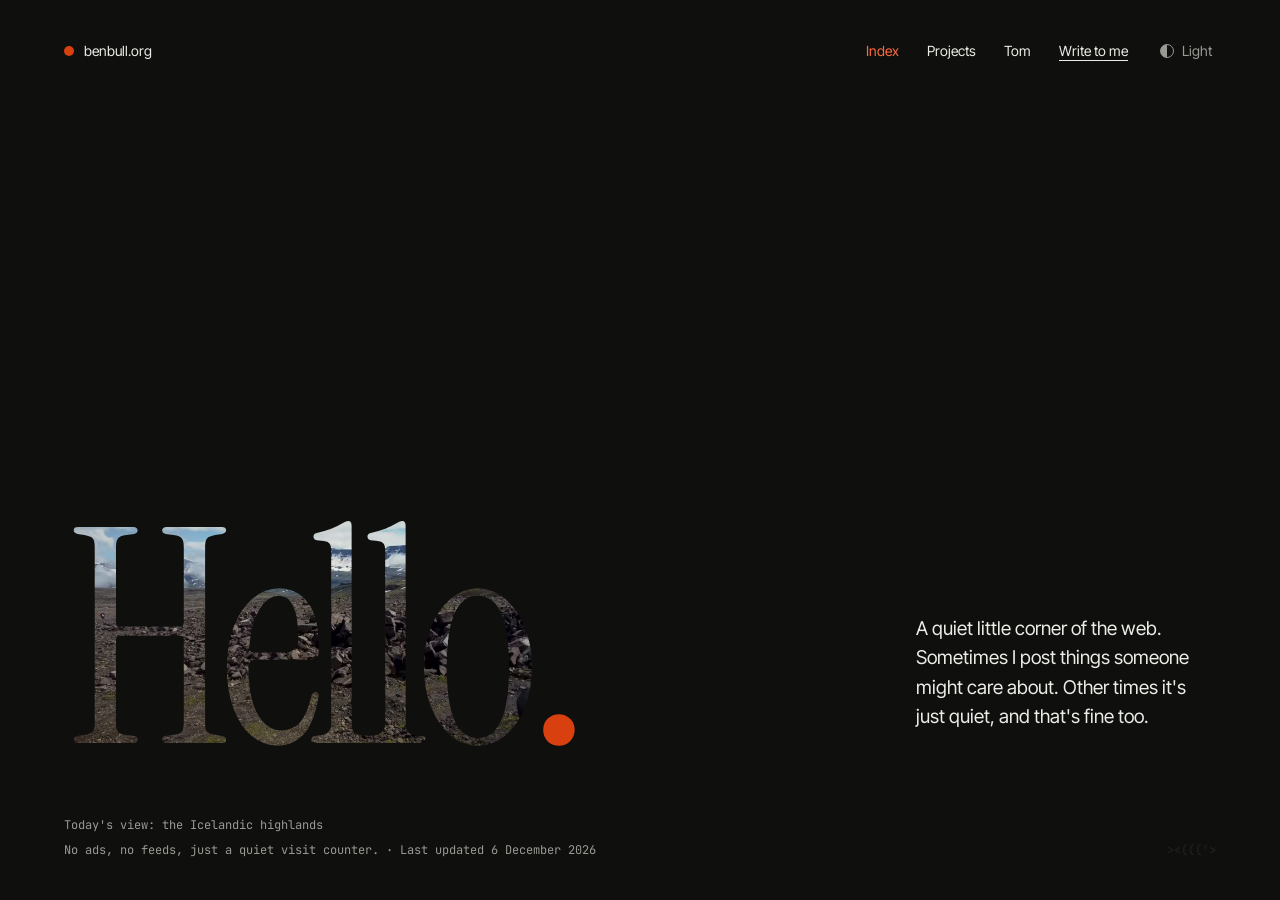
==== index.html @ a586909b "Fix "Hello." on iOS: use a canvas stencil instead of video in SVG Safari on iOS doesn't clip a video" ====
<!DOCTYPE html>
<html lang="en">

<head>
  <meta charset="UTF-8">
  <meta name="viewport" content="width=device-width, initial-scale=1.0">
  <title>¸.·´¯`·.´¯`·.¸¸.·´¯`·.¸><(((º>
  </title>
  <meta name="description" content="A minimalist digital presence and temporary holding space.">
  <script>try { if (localStorage.getItem('theme') === 'light') document.documentElement.setAttribute('data-theme', 'light'); } catch (e) {}</script>
  <link rel="preconnect" href="https://fonts.googleapis.com">
  <link rel="preconnect" href="https://fonts.gstatic.com" crossorigin>
  <link rel="stylesheet" href="styles.css">
</head>

<body class="main-page">

  <main class="hero">
    <div class="hello">
      <h1>
        <span class="visually-hidden">Hello.</span>
        <span id="hello-frame" class="hello-frame" aria-hidden="true">
          <video id="hello-video" autoplay muted loop playsinline></video>
          <canvas id="hello-mask"></canvas>
        </span>
      </h1>
    </div>
    <p class="intro">A quiet little corner of the web. Sometimes I post things someone might care about. Other times it's
      just quiet, and that's fine too.</p>
  </main>

  <!-- Sits directly above the footer that js/nav.js adds -->
  <p class="hello-caption">Today's view: <span id="hello-place">somewhere quiet</span></p>

  <!-- No-JS fallback: keep in sync with PAGES in js/nav.js -->
  <noscript>
    <nav class="site-nav site-header" aria-label="Main">
      <a href="index.html" aria-current="page">Index</a>
      <a href="projects.html">Projects</a>
      <a href="tribute.html">Tom</a>
    </nav>
  </noscript>

  <script src="js/nav.js"></script>
  <script src="js/hello.js"></script>

  <!-- Default Statcounter code for Personal Site http://benbull.org -->
  <script type="text/javascript">
    var sc_project = 13228015;
    var sc_invisible = 1;
    var sc_security = "065d3980";
  </script>
  <script type="text/javascript" src="https://www.statcounter.com/counter/counter.js" async></script>
  <noscript>
    <div class="statcounter"><a title="Web Analytics" href="https://statcounter.com/" target="_blank"><img
          class="statcounter" src="https://c.statcounter.com/13228015/0/065d3980/1/" alt="Web Analytics"
          referrerPolicy="no-referrer-when-downgrade"></a></div>
  </noscript>
  <!-- End of Statcounter Code -->
</body>

</html>
---- styles.css ----
@import url('https://fonts.googleapis.com/css2?family=Instrument+Serif:ital@0;1&family=Inter+Tight:wght@400;500&family=JetBrains+Mono:wght@400&display=swap');

/* Dark is the default; js/nav.js sets data-theme="light" when a visitor picks it */
:root {
  --bg: #0f0f0e;
  --ink: #ecebe6;
  --muted: #9a9993;
  --faint: #5f5e59;
  --line: #2b2b28;
  --accent: #ff6a3d;
  --dot: #d9400f;
  --serif: 'Instrument Serif', Georgia, serif;
  --sans: 'Inter Tight', -apple-system, BlinkMacSystemFont, system-ui, sans-serif;
  --mono: 'JetBrains Mono', ui-monospace, Menlo, monospace;
  --gutter: clamp(20px, 5vw, 72px);
  color-scheme: dark;
  /* Stop phones resizing text, which would pull the two copies of "Hello." out of line */
  -webkit-text-size-adjust: 100%;
  text-size-adjust: 100%;
}

:root[data-theme="light"] {
  --bg: #f3f3f0;
  --ink: #111110;
  --muted: #5c5c58;
  --faint: #9a9a95;
  --line: #cfcfca;
  --accent: #c23a0c;
  --dot: #d9400f;
  color-scheme: light;
}

* {
  margin: 0;
  padding: 0;
  box-sizing: border-box;
}

body {
  min-height: 100vh;
  min-height: 100dvh;
  display: flex;
  flex-direction: column;
  background: var(--bg);
  color: var(--ink);
  font-family: var(--sans);
  font-size: 18px;
  line-height: 1.6;
  -webkit-font-smoothing: antialiased;
  -moz-osx-font-smoothing: grayscale;
  overflow-x: hidden;
  transition: background-color 0.3s ease, color 0.3s ease;
}

a {
  color: inherit;
}

a:focus-visible,
button:focus-visible {
  outline: 2px solid var(--accent);
  outline-offset: 3px;
}

/* Header and footer, built by js/nav.js */

.site-header {
  display: flex;
  flex-wrap: wrap;
  justify-content: space-between;
  align-items: center;
  gap: 16px 28px;
  padding: 40px var(--gutter) 0;
  font-size: 14px;
}

.site-name {
  display: flex;
  align-items: center;
  gap: 10px;
  text-decoration: none;
}

.site-name::before {
  content: "";
  width: 10px;
  height: 10px;
  border-radius: 50%;
  background: var(--dot);
}

.site-nav {
  display: flex;
  flex-wrap: wrap;
  align-items: center;
  gap: 8px 28px;
}

.site-nav a {
  text-decoration: none;
  transition: color 0.2s ease;
}

.site-nav a:hover,
.site-nav a[aria-current="page"] {
  color: var(--accent);
}

.site-nav a.nav-cta {
  text-decoration: underline;
  text-underline-offset: 4px;
}

.theme-toggle {
  display: flex;
  align-items: center;
  gap: 8px;
  min-height: 44px;
  margin: -12px 0;
  padding: 0 4px;
  background: none;
  border: 0;
  color: var(--muted);
  font: inherit;
  cursor: pointer;
}

.theme-toggle:hover {
  color: var(--ink);
}

.theme-toggle::before {
  content: "";
  width: 12px;
  height: 12px;
  border-radius: 50%;
  border: 1.5px solid currentColor;
  background: linear-gradient(90deg, currentColor 50%, transparent 50%);
}

.site-footer {
  display: flex;
  flex-wrap: wrap;
  justify-content: space-between;
  gap: 16px;
  padding: 0 var(--gutter) 40px;
  font-family: var(--mono);
  font-size: 12px;
  line-height: 1.6;
  color: var(--muted);
}

.site-footer .fish {
  color: var(--faint);
  text-decoration: none;
}

.site-footer .fish:hover {
  color: var(--accent);
}

/* On the home page the fish is only just there, until someone finds it */
.main-page .site-footer .fish {
  opacity: 0.25;
  transition: opacity 0.4s ease, color 0.2s ease;
}

.main-page .site-footer .fish:hover,
.main-page .site-footer .fish:focus-visible {
  opacity: 1;
}

/* Home */

.hero {
  flex: 1;
  display: flex;
  flex-wrap: wrap;
  align-items: flex-end;
  gap: 48px;
  padding: 64px var(--gutter);
}

.hello {
  flex: 999 1 640px;
  min-width: 0;
  display: flex;
  flex-direction: column;
  gap: 14px;
}

.hello h1 {
  line-height: 0;
}

/* The video sits under a canvas stencil (js/hello.js) that leaves only the letters open */
.hello-frame {
  position: relative;
  display: block;
  width: 100%;
  max-width: 640px;
  aspect-ratio: 640 / 300;
}

.hello-frame video,
.hello-frame canvas {
  position: absolute;
  display: block;
}

/* Inset a touch so no edge of the video can peep past the stencil */
.hello-frame video {
  inset: 2px;
  width: calc(100% - 4px);
  height: calc(100% - 4px);
  object-fit: cover;
  visibility: hidden;
}

.hello-frame canvas {
  inset: 0;
  width: 100%;
  height: 100%;
}

.hello-frame.ready video {
  visibility: visible;
}

.visually-hidden {
  position: absolute;
  width: 1px;
  height: 1px;
  overflow: hidden;
  clip-path: inset(50%);
  white-space: nowrap;
}

.hello-caption {
  padding: 0 var(--gutter) 6px;
  font-family: var(--mono);
  font-size: 12px;
  color: var(--muted);
}

.intro {
  flex: 1 1 300px;
  padding-bottom: 20px;
  font-size: 19px;
  line-height: 1.55;
}

/* Inner pages */

.tribute-content {
  flex: 1;
  width: 100%;
  max-width: calc(46rem + 2 * var(--gutter));
  padding: 72px var(--gutter) 96px;
}

.breadcrumb {
  margin-bottom: 40px;
  font-family: var(--mono);
  font-size: 13px;
}

.breadcrumb a {
  color: var(--muted);
  text-decoration: none;
}

.breadcrumb a:hover {
  color: var(--accent);
}

.tribute-header {
  margin-bottom: 56px;
}

.tribute-header h1 {
  font-family: var(--serif);
  font-weight: 400;
  font-size: clamp(64px, 10vw, 128px);
  line-height: 0.9;
  letter-spacing: -0.03em;
  margin-bottom: 20px;
}

.tribute-header .dates {
  font-family: var(--mono);
  font-size: 13px;
  color: var(--muted);
}

.app-icon {
  display: block;
  width: 96px;
  height: 96px;
  margin-bottom: 28px;
}

.tribute-text p {
  margin-bottom: 1.4rem;
}

.tribute-text p:last-child {
  margin-bottom: 0;
}

.tribute-text a {
  text-decoration: underline;
  text-decoration-color: var(--faint);
  text-underline-offset: 3px;
  transition: text-decoration-color 0.2s ease, color 0.2s ease;
}

.tribute-text a:hover {
  color: var(--accent);
  text-decoration-color: var(--accent);
}

.tribute-text h2 {
  font-family: var(--serif);
  font-weight: 400;
  font-size: 2.2rem;
  line-height: 1.1;
  margin: 3.5rem 0 1rem;
}

.tribute-text ul {
  margin: 0 0 1.4rem 1.25rem;
}

.tribute-text li {
  margin-bottom: 0.6rem;
}

.tribute-text strong {
  font-weight: 500;
}

.tribute-text code {
  font-family: var(--mono);
  font-size: 0.85em;
}

.tribute-quote {
  margin: 2.5rem 0;
  padding-left: 1.5rem;
  font-family: var(--serif);
  font-style: italic;
  font-size: 1.5rem;
  line-height: 1.4;
}

.tribute-quote footer {
  margin-top: 1rem;
  font-family: var(--mono);
  font-style: normal;
  font-size: 12px;
  color: var(--muted);
}

.tribute-photo {
  margin-bottom: 56px;
  aspect-ratio: 4 / 3;
  background: var(--line);
  overflow: hidden;
}

.tribute-photo img {
  width: 100%;
  height: 100%;
  object-fit: cover;
  display: block;
}

.tribute-text .project-links {
  display: flex;
  flex-wrap: wrap;
  gap: 12px;
  margin: 2rem 0 0.5rem;
}

.tribute-text a.button {
  display: inline-flex;
  align-items: center;
  min-height: 44px;
  padding: 0 20px;
  border: 1px solid var(--ink);
  border-radius: 2rem;
  font-size: 15px;
  text-decoration: none;
}

.tribute-text a.button:hover {
  background: var(--ink);
  color: var(--bg);
}

.tribute-text a.button.secondary {
  border-color: var(--faint);
}

/* The Tom page: one calm, centred column, no accents or jokes */

.quiet .tribute-content {
  max-width: calc(38rem + 2 * var(--gutter));
  margin: 0 auto;
  padding-top: 96px;
  padding-bottom: 128px;
}

.quiet .tribute-photo {
  aspect-ratio: auto;
  margin: 0 0 64px;
  background: none;
}

.quiet .tribute-photo img {
  height: auto;
  filter: grayscale(1);
}

.quiet .tribute-header {
  text-align: center;
  margin-bottom: 64px;
}

.quiet .tribute-header h1 {
  font-size: clamp(48px, 7vw, 80px);
  margin-bottom: 16px;
}

.quiet .tribute-header .dates {
  font-family: var(--serif);
  font-style: italic;
  font-size: 1.4rem;
}

.quiet .tribute-quote {
  margin: 4rem 0;
  padding: 0;
  text-align: center;
  font-size: 1.35rem;
  line-height: 1.6;
}

.quiet .tribute-quote footer {
  margin-top: 1.5rem;
}

/* A small wall of chosen photographs, then the way to his memorial */

.tom-wall {
  /* Hidden until images/tom has photos in it */
  margin-top: 96px;
  padding-top: 64px;
  border-top: 1px solid var(--line);
}

.tom-wall:not(:has(img)) {
  display: none;
}

.wall-photos {
  display: grid;
  grid-template-columns: repeat(4, minmax(0, 1fr));
  gap: 12px;
}

.wall-photo.wide {
  grid-column: span 2;
}

.wall-photo img {
  display: block;
  width: 100%;
  height: auto;
  aspect-ratio: 3 / 4;
  object-fit: cover;
  object-position: 50% 30%;
  filter: grayscale(1);
}

.wall-photo.wide img {
  aspect-ratio: 4 / 3;
}

@media (max-width: 600px) {
  .wall-photos {
    grid-template-columns: repeat(2, minmax(0, 1fr));
  }
}

.tom-links {
  display: grid;
  grid-template-columns: repeat(auto-fit, minmax(15rem, 1fr));
  gap: 12px;
  margin-top: 96px;
}

.tom-link {
  display: flex;
  flex-direction: column;
  justify-content: space-between;
  gap: 24px;
  min-height: 9rem;
  padding: 24px;
  border: 1px solid var(--line);
  text-decoration: none;
  transition: border-color 0.2s ease;
}

.tom-link:hover {
  border-color: var(--ink);
}

.tom-link-title {
  font-family: var(--serif);
  font-size: 1.4rem;
  line-height: 1.25;
}

.tom-link-meta {
  font-family: var(--mono);
  font-size: 12px;
  color: var(--muted);
}

.quiet .site-nav a[aria-current="page"] {
  color: var(--ink);
  text-decoration: underline;
  text-underline-offset: 4px;
}

/* Projects list */

.project-list {
  border-top: 1px solid var(--ink);
}

.project-card {
  display: grid;
  grid-template-columns: 72px minmax(0, 1fr);
  gap: 24px;
  align-items: start;
  padding: 28px 0;
  border-bottom: 1px solid var(--line);
  text-decoration: none;
}

.card-icon {
  width: 72px;
  height: 72px;
}

.project-meta {
  display: block;
  margin-bottom: 6px;
  font-family: var(--mono);
  font-size: 12px;
  color: var(--muted);
}

.project-card h2 {
  font-family: var(--serif);
  font-weight: 400;
  font-size: 2.2rem;
  line-height: 1.1;
  margin-bottom: 8px;
  transition: color 0.2s ease;
}

.project-card p {
  color: var(--muted);
  margin-bottom: 12px;
}

.project-more {
  font-family: var(--mono);
  font-size: 12px;
}

.project-card:hover h2 {
  color: var(--accent);
}

/* Figures */

.diagram {
  margin: 2.5rem 0;
  padding: 24px;
  border: 1px solid var(--line);
  color: var(--ink);
}

.diagram svg {
  width: 100%;
  height: auto;
  display: block;
}

.diagram figcaption,
.shots figure,
.shot-single,
.icon-pair figure {
  font-size: 15px;
  line-height: 1.5;
  color: var(--muted);
}

.diagram figcaption {
  margin-top: 1rem;
}

.shots figcaption strong,
.shot-single figcaption strong,
.icon-pair figcaption strong {
  color: var(--ink);
  font-weight: 500;
}

.shots {
  width: min(62rem, calc(100vw - 2 * var(--gutter)));
  margin: 2.5rem 0;
  display: grid;
  grid-template-columns: repeat(3, minmax(0, 1fr));
  gap: 24px;
}

.shots.two {
  width: min(46rem, 100%);
  grid-template-columns: repeat(2, minmax(0, 1fr));
}

.shots img,
.shot-single img {
  width: 100%;
  height: auto;
  display: block;
  border-radius: 8px;
  margin-bottom: 12px;
}

.shot-single {
  max-width: 26rem;
  margin: 2.5rem 0;
}

.shot-single.narrow {
  max-width: 19rem;
}

/* Wide screenshots (a browser window) use the full text column */
.shot-single.wide {
  max-width: none;
}

.icon-pair {
  display: grid;
  grid-template-columns: repeat(2, minmax(0, 1fr));
  gap: 24px;
  margin: 1.5rem 0 2rem;
}

.icon-pair img {
  display: block;
  width: 96px;
  height: 96px;
  margin-bottom: 12px;
}

@media (max-width: 768px) {
  body {
    font-size: 17px;
  }

  .shots,
  .shots.two,
  .icon-pair {
    width: 100%;
    grid-template-columns: minmax(0, 1fr);
  }

  .project-card {
    grid-template-columns: minmax(0, 1fr);
    gap: 16px;
  }
}

@media (prefers-reduced-motion: reduce) {
  body,
  .site-nav a,
  .project-card h2 {
    transition: none;
  }
}

.statcounter {
  display: none;
}

/* 404: the Dude, centred, with two ways out */

.lost .tribute-content {
  max-width: calc(32rem + 2 * var(--gutter));
  margin: 0 auto;
  text-align: center;
}

.lost .tribute-header {
  margin-bottom: 40px;
}

.lost-gif {
  margin-bottom: 32px;
}

.lost-gif img {
  display: block;
  width: 100%;
  height: auto;
  border-radius: 8px;
}

.lost .project-links {
  justify-content: center;
}
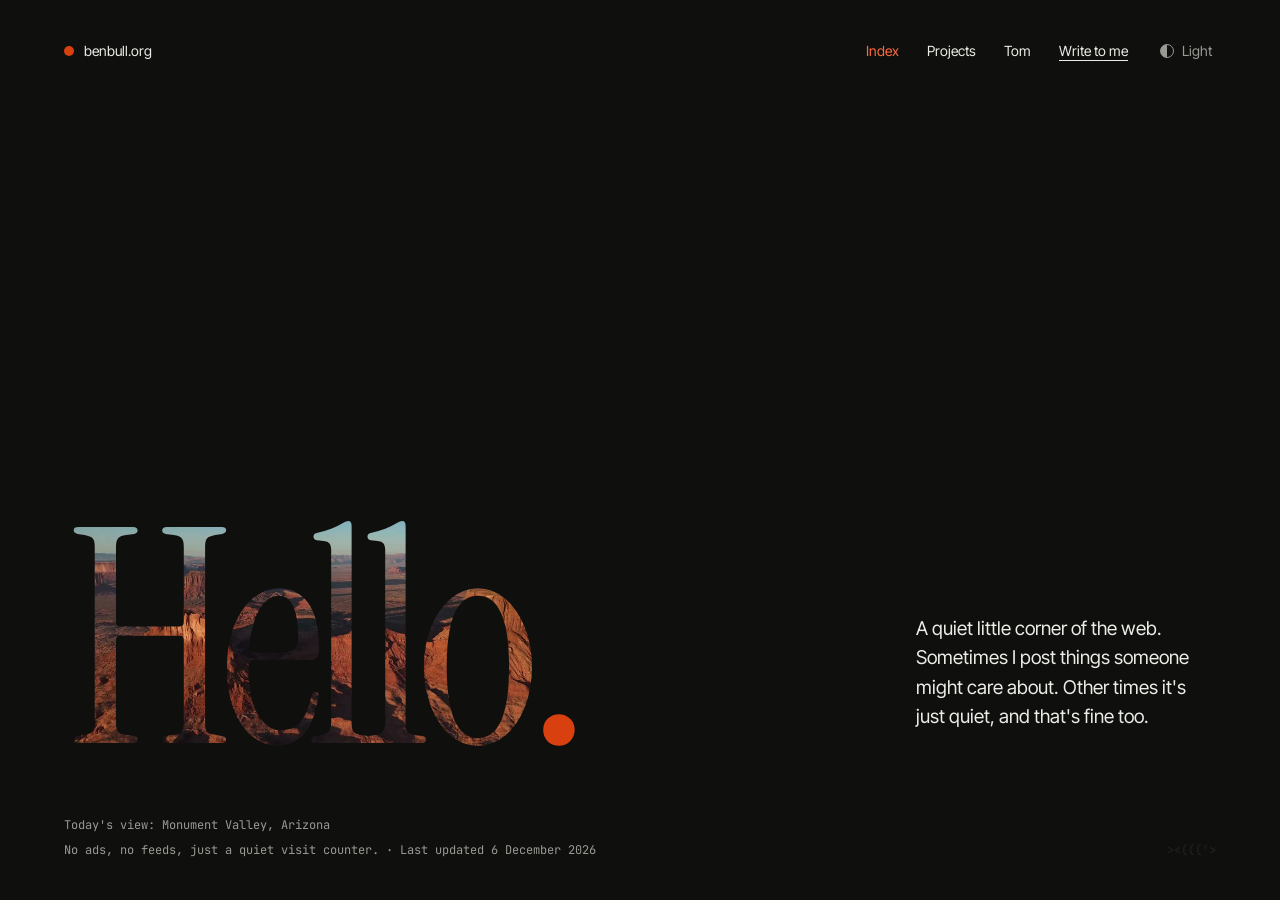
==== commit 336fa485: "Version the stylesheet and script links so browsers never mix old and new files" ====
--- a/index.html
+++ b/index.html
@@ -10,7 +10,7 @@
   <script>try { if (localStorage.getItem('theme') === 'light') document.documentElement.setAttribute('data-theme', 'light'); } catch (e) {}</script>
   <link rel="preconnect" href="https://fonts.googleapis.com">
   <link rel="preconnect" href="https://fonts.gstatic.com" crossorigin>
-  <link rel="stylesheet" href="styles.css">
+  <link rel="stylesheet" href="styles.css?v=202611031703">
 </head>
 
 <body class="main-page">
@@ -41,8 +41,8 @@
     </nav>
   </noscript>
 
-  <script src="js/nav.js"></script>
-  <script src="js/hello.js"></script>
+  <script src="js/nav.js?v=202611031703"></script>
+  <script src="js/hello.js?v=202611031703"></script>
 
   <!-- Default Statcounter code for Personal Site http://benbull.org -->
   <script type="text/javascript">
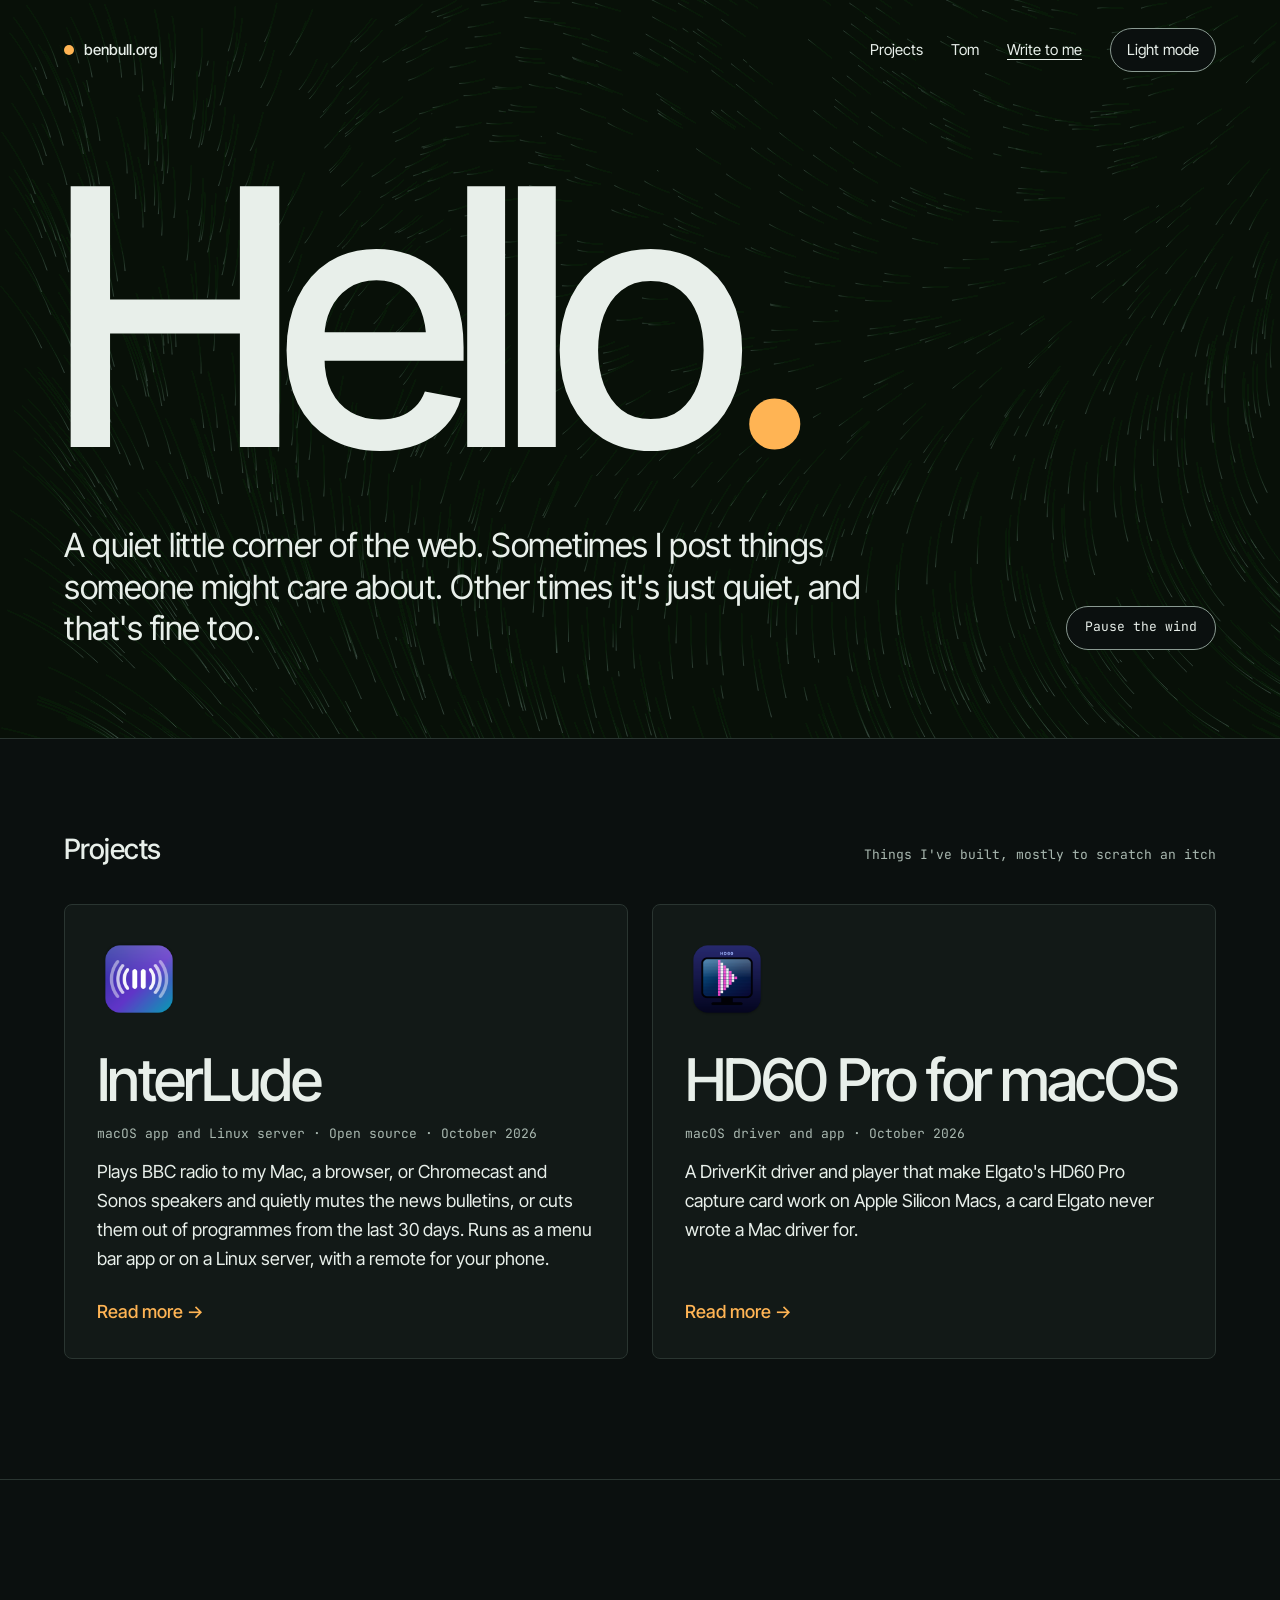
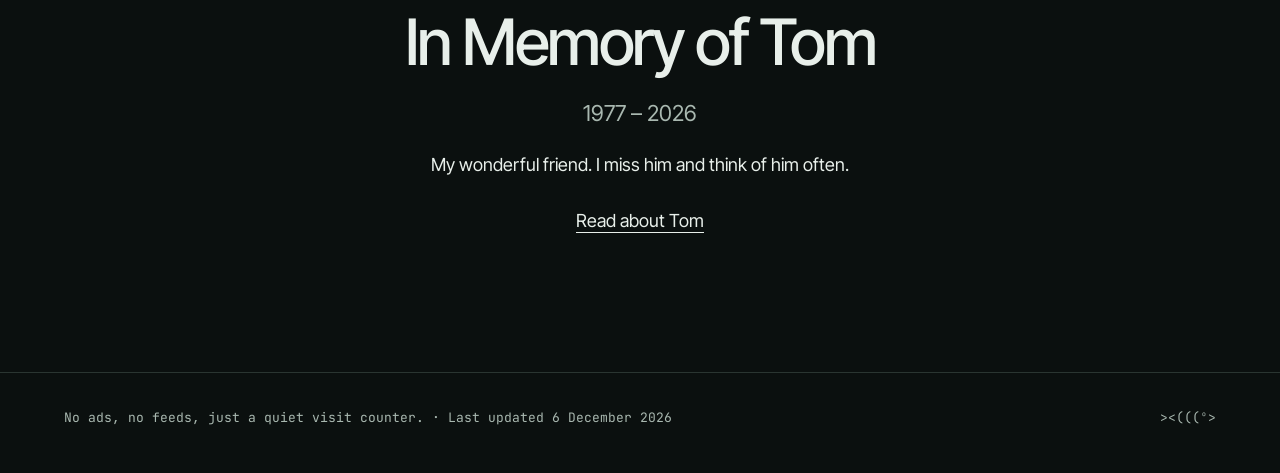
==== commit 05e81927: "Redesign the site: sans type, a wind field behind "Hello.", and accessibility as the floor The home " ====
--- a/index.html
+++ b/index.html
@@ -10,39 +10,70 @@
   <script>try { if (localStorage.getItem('theme') === 'light') document.documentElement.setAttribute('data-theme', 'light'); } catch (e) {}</script>
   <link rel="preconnect" href="https://fonts.googleapis.com">
   <link rel="preconnect" href="https://fonts.gstatic.com" crossorigin>
-  <link rel="stylesheet" href="styles.css?v=202611031703">
+  <link rel="stylesheet" href="styles.css?v=202611101200">
 </head>
 
-<body class="main-page">
+<body class="home">
 
-  <main class="hero">
-    <div class="hello">
-      <h1>
-        <span class="visually-hidden">Hello.</span>
-        <span id="hello-frame" class="hello-frame" aria-hidden="true">
-          <video id="hello-video" autoplay muted loop playsinline></video>
-          <canvas id="hello-mask"></canvas>
-        </span>
-      </h1>
-    </div>
-    <p class="intro">A quiet little corner of the web. Sometimes I post things someone might care about. Other times it's
-      just quiet, and that's fine too.</p>
+  <main id="main">
+
+    <!-- js/wind.js draws the wind behind this and the header -->
+    <section class="hero" aria-labelledby="hello">
+      <h1 id="hello" class="hello">Hello<span class="dot">.</span></h1>
+      <div class="hero-foot">
+        <p class="intro">A quiet little corner of the web. Sometimes I post things someone might care about. Other
+          times it's just quiet, and that's fine too.</p>
+        <button type="button" class="pill wind-toggle" aria-pressed="false" hidden>Pause the wind</button>
+      </div>
+    </section>
+
+    <section class="projects" aria-labelledby="projects-title">
+      <div class="section-head">
+        <h2 id="projects-title">Projects</h2>
+        <p class="label">Things I've built, mostly to scratch an itch</p>
+      </div>
+
+      <div class="cards">
+
+        <a class="card" href="interlude.html">
+          <img class="card-icon" src="images/interlude-icon.png" alt="" width="84" height="84">
+          <h3 class="card-title">InterLude</h3>
+          <p class="label">macOS app and Linux server &middot; Open source &middot; October 2026</p>
+          <p class="card-text">Plays BBC radio to my Mac, a browser, or Chromecast and Sonos speakers and quietly mutes the news bulletins, or cuts them out of programmes from the last 30 days. Runs as a menu bar app or on a Linux server, with a remote for your phone.</p>
+          <span class="card-more">Read more &rarr;</span>
+        </a>
+
+        <a class="card" href="hd60.html">
+          <img class="card-icon" src="images/hd60-player-icon.png" alt="" width="84" height="84">
+          <h3 class="card-title">HD60 Pro for macOS</h3>
+          <p class="label">macOS driver and app &middot; October 2026</p>
+          <p class="card-text">A DriverKit driver and player that make Elgato's HD60 Pro capture card work on Apple Silicon Macs, a card Elgato never wrote a Mac driver for.</p>
+          <span class="card-more">Read more &rarr;</span>
+        </a>
+
+      </div>
+    </section>
+
+    <section class="tom-note" aria-labelledby="tom-title">
+      <h2 id="tom-title">In Memory of Tom</h2>
+      <p class="years">1977 &ndash; 2026</p>
+      <p>My wonderful friend. I miss him and think of him often.</p>
+      <a href="tribute.html">Read about Tom</a>
+    </section>
+
   </main>
-
-  <!-- Sits directly above the footer that js/nav.js adds -->
-  <p class="hello-caption">Today's view: <span id="hello-place">somewhere quiet</span></p>
 
   <!-- No-JS fallback: keep in sync with PAGES in js/nav.js -->
   <noscript>
     <nav class="site-nav site-header" aria-label="Main">
-      <a href="index.html" aria-current="page">Index</a>
+      <a href="index.html" aria-current="page">benbull.org</a>
       <a href="projects.html">Projects</a>
       <a href="tribute.html">Tom</a>
     </nav>
   </noscript>
 
-  <script src="js/nav.js?v=202611031703"></script>
-  <script src="js/hello.js?v=202611031703"></script>
+  <script src="js/nav.js?v=202611101200"></script>
+  <script src="js/wind.js?v=202611101200"></script>
 
   <!-- Default Statcounter code for Personal Site http://benbull.org -->
   <script type="text/javascript">
--- a/styles.css
+++ b/styles.css
@@ -1,33 +1,37 @@
-@import url('https://fonts.googleapis.com/css2?family=Instrument+Serif:ital@0;1&family=Inter+Tight:wght@400;500&family=JetBrains+Mono:wght@400&display=swap');
-
-/* Dark is the default; js/nav.js sets data-theme="light" when a visitor picks it */
+@import url('https://fonts.googleapis.com/css2?family=Inter+Tight:wght@400;500;600&family=JetBrains+Mono:wght@400&display=swap');
+
+/* "Forecast". Dark is the default; js/nav.js sets data-theme="light" when a visitor picks it.
+   Every text colour clears 4.5:1 on --bg and --surface in both themes, and --edge clears 3:1 for control borders. */
 :root {
-  --bg: #0f0f0e;
-  --ink: #ecebe6;
-  --muted: #9a9993;
-  --faint: #5f5e59;
-  --line: #2b2b28;
-  --accent: #ff6a3d;
-  --dot: #d9400f;
-  --serif: 'Instrument Serif', Georgia, serif;
+  --bg: #0b100f;
+  --ink: #e8efea;
+  --muted: #a9b8b0;
+  --line: #2a3531;
+  --edge: #8a9a92;
+  --surface: #121917;
+  --accent: #ffb454;
   --sans: 'Inter Tight', -apple-system, BlinkMacSystemFont, system-ui, sans-serif;
   --mono: 'JetBrains Mono', ui-monospace, Menlo, monospace;
-  --gutter: clamp(20px, 5vw, 72px);
+  --gutter: clamp(1.25rem, 5vw, 4.5rem);
   color-scheme: dark;
-  /* Stop phones resizing text, which would pull the two copies of "Hello." out of line */
   -webkit-text-size-adjust: 100%;
   text-size-adjust: 100%;
 }
 
 :root[data-theme="light"] {
-  --bg: #f3f3f0;
-  --ink: #111110;
-  --muted: #5c5c58;
-  --faint: #9a9a95;
-  --line: #cfcfca;
-  --accent: #c23a0c;
-  --dot: #d9400f;
+  --bg: #f2f4f1;
+  --ink: #101614;
+  --muted: #4d5853;
+  --line: #c5cdc8;
+  --edge: #5f6b65;
+  --surface: #ffffff;
+  --accent: #9a4a00;
   color-scheme: light;
+}
+
+/* The Tom page has no accent colour at all: the dot, focus rings and hovers all use ink */
+.quiet {
+  --accent: var(--ink);
 }
 
 * {
@@ -36,6 +40,10 @@
   box-sizing: border-box;
 }
 
+[hidden] {
+  display: none !important;
+}
+
 body {
   min-height: 100vh;
   min-height: 100dvh;
@@ -44,187 +52,35 @@
   background: var(--bg);
   color: var(--ink);
   font-family: var(--sans);
-  font-size: 18px;
+  font-size: 1.125rem;
   line-height: 1.6;
   -webkit-font-smoothing: antialiased;
   -moz-osx-font-smoothing: grayscale;
   overflow-x: hidden;
-  transition: background-color 0.3s ease, color 0.3s ease;
+}
+
+main {
+  flex: 1;
 }
 
 a {
   color: inherit;
+  text-underline-offset: 0.25em;
+}
+
+a:hover {
+  color: var(--accent);
 }
 
 a:focus-visible,
 button:focus-visible {
-  outline: 2px solid var(--accent);
+  outline: 3px solid var(--accent);
   outline-offset: 3px;
-}
-
-/* Header and footer, built by js/nav.js */
-
-.site-header {
-  display: flex;
-  flex-wrap: wrap;
-  justify-content: space-between;
-  align-items: center;
-  gap: 16px 28px;
-  padding: 40px var(--gutter) 0;
-  font-size: 14px;
-}
-
-.site-name {
-  display: flex;
-  align-items: center;
-  gap: 10px;
-  text-decoration: none;
-}
-
-.site-name::before {
-  content: "";
-  width: 10px;
-  height: 10px;
-  border-radius: 50%;
-  background: var(--dot);
-}
-
-.site-nav {
-  display: flex;
-  flex-wrap: wrap;
-  align-items: center;
-  gap: 8px 28px;
-}
-
-.site-nav a {
-  text-decoration: none;
-  transition: color 0.2s ease;
-}
-
-.site-nav a:hover,
-.site-nav a[aria-current="page"] {
-  color: var(--accent);
-}
-
-.site-nav a.nav-cta {
-  text-decoration: underline;
-  text-underline-offset: 4px;
-}
-
-.theme-toggle {
-  display: flex;
-  align-items: center;
-  gap: 8px;
-  min-height: 44px;
-  margin: -12px 0;
-  padding: 0 4px;
-  background: none;
-  border: 0;
-  color: var(--muted);
-  font: inherit;
-  cursor: pointer;
-}
-
-.theme-toggle:hover {
-  color: var(--ink);
-}
-
-.theme-toggle::before {
-  content: "";
-  width: 12px;
-  height: 12px;
-  border-radius: 50%;
-  border: 1.5px solid currentColor;
-  background: linear-gradient(90deg, currentColor 50%, transparent 50%);
-}
-
-.site-footer {
-  display: flex;
-  flex-wrap: wrap;
-  justify-content: space-between;
-  gap: 16px;
-  padding: 0 var(--gutter) 40px;
-  font-family: var(--mono);
-  font-size: 12px;
-  line-height: 1.6;
-  color: var(--muted);
-}
-
-.site-footer .fish {
-  color: var(--faint);
-  text-decoration: none;
-}
-
-.site-footer .fish:hover {
-  color: var(--accent);
-}
-
-/* On the home page the fish is only just there, until someone finds it */
-.main-page .site-footer .fish {
-  opacity: 0.25;
-  transition: opacity 0.4s ease, color 0.2s ease;
-}
-
-.main-page .site-footer .fish:hover,
-.main-page .site-footer .fish:focus-visible {
-  opacity: 1;
-}
-
-/* Home */
-
-.hero {
-  flex: 1;
-  display: flex;
-  flex-wrap: wrap;
-  align-items: flex-end;
-  gap: 48px;
-  padding: 64px var(--gutter);
-}
-
-.hello {
-  flex: 999 1 640px;
-  min-width: 0;
-  display: flex;
-  flex-direction: column;
-  gap: 14px;
-}
-
-.hello h1 {
-  line-height: 0;
-}
-
-/* The video sits under a canvas stencil (js/hello.js) that leaves only the letters open */
-.hello-frame {
-  position: relative;
-  display: block;
-  width: 100%;
-  max-width: 640px;
-  aspect-ratio: 640 / 300;
-}
-
-.hello-frame video,
-.hello-frame canvas {
-  position: absolute;
-  display: block;
-}
-
-/* Inset a touch so no edge of the video can peep past the stencil */
-.hello-frame video {
-  inset: 2px;
-  width: calc(100% - 4px);
-  height: calc(100% - 4px);
-  object-fit: cover;
-  visibility: hidden;
-}
-
-.hello-frame canvas {
-  inset: 0;
-  width: 100%;
-  height: 100%;
-}
-
-.hello-frame.ready video {
-  visibility: visible;
+  border-radius: 2px;
+}
+
+img {
+  max-width: 100%;
 }
 
 .visually-hidden {
@@ -236,230 +92,646 @@
   white-space: nowrap;
 }
 
-.hello-caption {
-  padding: 0 var(--gutter) 6px;
+.statcounter {
+  display: none;
+}
+
+/* Small labels: dates, meta lines, captions of lists */
+.label {
   font-family: var(--mono);
-  font-size: 12px;
+  font-size: 0.8125rem;
   color: var(--muted);
 }
 
-.intro {
-  flex: 1 1 300px;
-  padding-bottom: 20px;
-  font-size: 19px;
-  line-height: 1.55;
-}
-
-/* Inner pages */
-
-.tribute-content {
-  flex: 1;
-  width: 100%;
-  max-width: calc(46rem + 2 * var(--gutter));
-  padding: 72px var(--gutter) 96px;
-}
-
-.breadcrumb {
-  margin-bottom: 40px;
+/* The amber full stop after the big titles */
+.dot {
+  color: var(--accent);
+}
+
+/* A bordered pill: the theme toggle, the wind button and the article buttons */
+.pill {
+  display: inline-flex;
+  align-items: center;
+  min-height: 2.75rem;
+  padding: 0 1rem;
+  border: 1px solid var(--edge);
+  border-radius: 2rem;
+  background: var(--bg);
+  color: var(--ink);
+  font: inherit;
+  text-decoration: none;
+  cursor: pointer;
+}
+
+.pill:hover {
+  background: var(--ink);
+  color: var(--bg);
+}
+
+/* Skip link, added first in the page by js/nav.js */
+
+.skip-link {
+  position: absolute;
+  left: 1rem;
+  top: -5rem;
+  z-index: 10;
+  padding: 0.75rem 1.125rem;
+  background: var(--ink);
+  color: var(--bg);
+  font-size: 0.9375rem;
+}
+
+.skip-link:focus {
+  top: 1rem;
+}
+
+.skip-link:hover {
+  color: var(--bg);
+}
+
+/* Header and footer, built by js/nav.js */
+
+.site-header {
+  display: flex;
+  flex-wrap: wrap;
+  justify-content: space-between;
+  align-items: center;
+  gap: 0.25rem 1.75rem;
+  padding: 1.75rem var(--gutter) 0;
+  font-size: 0.9375rem;
+}
+
+.site-name {
+  display: flex;
+  align-items: center;
+  gap: 0.625rem;
+  min-height: 2.75rem;
+  font-weight: 500;
+  text-decoration: none;
+}
+
+.site-name::before {
+  content: "";
+  width: 0.625rem;
+  height: 0.625rem;
+  border-radius: 50%;
+  background: var(--accent);
+}
+
+.site-nav {
+  display: flex;
+  flex-wrap: wrap;
+  align-items: center;
+  gap: 0.25rem 1.75rem;
+}
+
+.site-nav a {
+  display: flex;
+  align-items: center;
+  min-height: 2.75rem;
+  text-decoration: none;
+}
+
+.site-nav a:hover {
+  text-decoration: underline;
+}
+
+/* The current page is underlined, not just coloured */
+.site-nav a[aria-current="page"] {
+  text-decoration: underline;
+  text-decoration-thickness: 2px;
+  text-underline-offset: 6px;
+}
+
+.site-nav a.nav-cta {
+  text-decoration: underline;
+}
+
+.site-footer {
+  display: flex;
+  flex-wrap: wrap;
+  justify-content: space-between;
+  align-items: center;
+  gap: 0.5rem 2rem;
+  padding: 1.5rem var(--gutter) 2rem;
+  border-top: 1px solid var(--line);
   font-family: var(--mono);
-  font-size: 13px;
-}
-
-.breadcrumb a {
+  font-size: 0.8125rem;
+  color: var(--muted);
+}
+
+.site-footer .fish {
+  display: inline-flex;
+  align-items: center;
+  min-height: 2.75rem;
   color: var(--muted);
   text-decoration: none;
 }
 
-.breadcrumb a:hover {
+.site-footer .fish:hover {
   color: var(--accent);
 }
 
-.tribute-header {
-  margin-bottom: 56px;
-}
-
-.tribute-header h1 {
-  font-family: var(--serif);
-  font-weight: 400;
-  font-size: clamp(64px, 10vw, 128px);
-  line-height: 0.9;
-  letter-spacing: -0.03em;
-  margin-bottom: 20px;
-}
-
-.tribute-header .dates {
+/* Home: "Hello." over the wind (js/wind.js draws the canvas behind the header and hero) */
+
+.wind {
+  position: absolute;
+  left: 0;
+  top: 0;
+  z-index: -1;
+  display: block;
+  width: 100%;
+  pointer-events: none;
+}
+
+.hero {
+  padding: clamp(4rem, 8vw, 6.875rem) var(--gutter) 5.5rem;
+}
+
+.hello {
+  margin-left: -0.04em;
+  font-weight: 500;
+  font-size: clamp(5.5rem, 28vw, 26.25rem);
+  line-height: 0.8;
+  letter-spacing: -0.065em;
+}
+
+.hero-foot {
+  display: flex;
+  flex-wrap: wrap;
+  justify-content: space-between;
+  align-items: flex-end;
+  gap: 1.75rem 3rem;
+  margin-top: clamp(2.5rem, 5vw, 4.5rem);
+}
+
+.intro {
+  flex: 0 1 25em;
+  min-width: 0;
+  font-size: clamp(1.375rem, 2.6vw, 2.375rem);
+  line-height: 1.25;
+  letter-spacing: -0.015em;
+}
+
+.wind-toggle {
+  flex: none;
+  padding: 0 1.125rem;
   font-family: var(--mono);
-  font-size: 13px;
+  font-size: 0.8125rem;
+}
+
+/* Projects: on the home page and projects.html */
+
+.projects {
+  padding: 5.5rem var(--gutter) 7.5rem;
+  border-top: 1px solid var(--line);
+}
+
+.section-head {
+  display: flex;
+  flex-wrap: wrap;
+  justify-content: space-between;
+  align-items: baseline;
+  gap: 0.5rem 2rem;
+  margin-bottom: 2rem;
+}
+
+.section-head h2 {
+  font-size: 1.75rem;
+  font-weight: 500;
+  letter-spacing: -0.02em;
+}
+
+.cards {
+  display: flex;
+  flex-wrap: wrap;
+  gap: 1.5rem;
+}
+
+.card {
+  flex: 1 1 25rem;
+  min-width: 0;
+  display: flex;
+  flex-direction: column;
+  gap: 0.875rem;
+  padding: clamp(1.25rem, 3vw, 2rem);
+  border: 1px solid var(--line);
+  border-radius: 8px;
+  background: var(--surface);
+  color: var(--ink);
+  text-decoration: none;
+  transition: transform 0.3s cubic-bezier(0.2, 0.8, 0.2, 1), border-color 0.3s ease;
+}
+
+.card:hover {
+  color: var(--ink);
+  transform: translateY(-4px);
+  border-color: var(--accent);
+}
+
+.card-icon {
+  width: 5.25rem;
+  height: 5.25rem;
+}
+
+.card-title {
+  margin-top: 1rem;
+  font-weight: 500;
+  font-size: clamp(2.5rem, 4.6vw, 4.25rem);
+  line-height: 1;
+  letter-spacing: -0.045em;
+}
+
+.card-text {
+  max-width: 32em;
+}
+
+.card-more {
+  margin-top: auto;
+  padding-top: 0.625rem;
+  font-weight: 500;
+  color: var(--accent);
+}
+
+.card:hover .card-more {
+  text-decoration: underline;
+  text-underline-offset: 4px;
+}
+
+/* A quiet note about Tom, at the foot of the home page */
+
+.tom-note {
+  display: flex;
+  flex-direction: column;
+  align-items: center;
+  gap: 1.25rem;
+  padding: clamp(5rem, 10vw, 8.75rem) var(--gutter);
+  border-top: 1px solid var(--line);
+  text-align: center;
+}
+
+.tom-note h2 {
+  font-weight: 500;
+  font-size: clamp(2.375rem, 5vw, 4.25rem);
+  line-height: 1.05;
+  letter-spacing: -0.04em;
+}
+
+.tom-note .years {
+  font-size: 1.375rem;
   color: var(--muted);
+}
+
+.tom-note p {
+  max-width: 30em;
+}
+
+.tom-note a {
+  display: inline-flex;
+  align-items: center;
+  min-height: 2.75rem;
+}
+
+/* Page heads: projects.html, the articles and the 404 */
+
+.page-head {
+  padding: clamp(3rem, 6vw, 4.5rem) var(--gutter);
+}
+
+.page-title {
+  margin-left: -0.04em;
+  font-weight: 500;
+  font-size: clamp(3.5rem, 15vw, 14.375rem);
+  line-height: 0.85;
+  letter-spacing: -0.06em;
+  overflow-wrap: break-word;
+}
+
+.tagline {
+  margin-top: 2.25rem;
+  font-size: clamp(1.375rem, 2.6vw, 2.375rem);
+  line-height: 1.25;
+  letter-spacing: -0.015em;
+}
+
+.page-head .label {
+  margin-top: 0.875rem;
+}
+
+.breadcrumb {
+  margin-bottom: clamp(2rem, 5vw, 3.5rem);
+  font-family: var(--mono);
+  font-size: 0.8125rem;
+}
+
+.breadcrumb a {
+  display: inline-flex;
+  align-items: center;
+  min-height: 2.75rem;
 }
 
 .app-icon {
   display: block;
-  width: 96px;
-  height: 96px;
-  margin-bottom: 28px;
-}
-
-.tribute-text p {
-  margin-bottom: 1.4rem;
-}
-
-.tribute-text p:last-child {
-  margin-bottom: 0;
-}
-
-.tribute-text a {
+  width: 7rem;
+  height: 7rem;
+  margin-bottom: 2.25rem;
+}
+
+/* Articles: interlude.html and hd60.html */
+
+.article-page {
+  font-size: 1.1875rem;
+  line-height: 1.65;
+}
+
+.article-body {
+  display: flex;
+  flex-wrap: wrap;
+  gap: 2.5rem 4.5rem;
+  padding: 3.5rem var(--gutter) 7.5rem;
+  border-top: 1px solid var(--line);
+}
+
+/* "On this page", filled in by js/contents.js; above the article on narrow screens */
+.toc {
+  flex: 0 1 13.75rem;
+  font-size: 0.9375rem;
+  line-height: 1.4;
+}
+
+.toc h2 {
+  margin-bottom: 0.5rem;
+  font-weight: 400;
+}
+
+.toc ul {
+  list-style: none;
+}
+
+.toc a {
+  display: flex;
+  align-items: center;
+  min-height: 2.75rem;
+  padding: 0.25rem 0;
+}
+
+.prose {
+  flex: 999 1 30rem;
+  min-width: 0;
+  max-width: 42rem;
+}
+
+.prose p {
+  margin-bottom: 1.3em;
+}
+
+.prose .lead {
+  font-size: 1.375rem;
+  line-height: 1.55;
+}
+
+.prose h2 {
+  margin: 2.2em 0 0.5em;
+  font-weight: 500;
+  font-size: clamp(2rem, 3.4vw, 2.875rem);
+  line-height: 1.1;
+  letter-spacing: -0.035em;
+}
+
+.prose ul {
+  margin: 0 0 1.3em 1.25rem;
+}
+
+.prose li {
+  margin-bottom: 0.6rem;
+}
+
+.prose strong {
+  font-weight: 500;
+}
+
+/* One line of the article set large, like a pull quote */
+.prose .pull {
+  margin: 2em 0;
+  font-weight: 500;
+  font-size: clamp(1.625rem, 3vw, 2.5rem);
+  line-height: 1.2;
+  letter-spacing: -0.03em;
+}
+
+.pull em {
+  font-style: normal;
+  color: var(--accent);
+}
+
+.prose .project-links {
+  display: flex;
+  flex-wrap: wrap;
+  gap: 0.75rem;
+  margin: 2em 0 0;
+}
+
+.button {
+  min-height: 3rem;
+  padding: 0 1.5rem;
+  font-size: 1rem;
+  font-weight: 500;
+}
+
+.button:hover {
+  color: var(--bg);
+}
+
+/* Figures */
+
+.diagram {
+  margin: 2.5rem 0;
+  padding: 1.5rem;
+  border: 1px solid var(--line);
+  border-radius: 8px;
+  background: var(--surface);
+  color: var(--ink);
+}
+
+.diagram svg {
+  display: block;
+  width: 100%;
+  height: auto;
+}
+
+.diagram figcaption,
+.shots figcaption,
+.shot-single figcaption,
+.icon-pair figcaption {
+  font-size: 1rem;
+  line-height: 1.5;
+  color: var(--muted);
+}
+
+.diagram figcaption {
+  margin-top: 1rem;
+}
+
+.shots figcaption strong,
+.shot-single figcaption strong,
+.icon-pair figcaption strong {
+  color: var(--ink);
+  font-weight: 500;
+}
+
+.shots {
+  display: grid;
+  grid-template-columns: repeat(2, minmax(0, 1fr));
+  gap: 1.5rem;
+  margin: 2.5rem 0;
+}
+
+.shots img,
+.shot-single img {
+  display: block;
+  width: 100%;
+  height: auto;
+  margin-bottom: 0.875rem;
+  border: 1px solid var(--line);
+  border-radius: 8px;
+}
+
+.shot-single {
+  max-width: 26rem;
+  margin: 2.5rem 0;
+}
+
+.shot-single.narrow {
+  max-width: 19rem;
+}
+
+/* Wide screenshots (a browser window) use the full text column */
+.shot-single.wide {
+  max-width: none;
+}
+
+.icon-pair {
+  display: grid;
+  grid-template-columns: repeat(2, minmax(0, 1fr));
+  gap: 1.5rem;
+  margin: 1.5rem 0 2rem;
+}
+
+.icon-pair img {
+  display: block;
+  width: 6rem;
+  height: 6rem;
+  margin-bottom: 0.75rem;
+}
+
+/* The big link to the other project, at the foot of an article */
+
+.next-project {
+  display: flex;
+  flex-wrap: wrap;
+  justify-content: space-between;
+  align-items: flex-end;
+  gap: 1rem 3rem;
+  padding: 4.5rem var(--gutter) 5rem;
+  border-top: 1px solid var(--line);
+  color: var(--ink);
+  text-decoration: none;
+}
+
+.next-project > span {
+  display: flex;
+  flex-direction: column;
+  gap: 0.625rem;
+  min-width: 0;
+}
+
+.next-title,
+.next-arrow {
+  font-weight: 500;
+  font-size: clamp(2.75rem, 7vw, 6.75rem);
+  line-height: 0.95;
+  letter-spacing: -0.05em;
+}
+
+.next-project:hover {
+  color: var(--ink);
+}
+
+.next-project:hover .next-title {
+  color: var(--accent);
   text-decoration: underline;
-  text-decoration-color: var(--faint);
-  text-underline-offset: 3px;
-  transition: text-decoration-color 0.2s ease, color 0.2s ease;
-}
-
-.tribute-text a:hover {
-  color: var(--accent);
-  text-decoration-color: var(--accent);
-}
-
-.tribute-text h2 {
-  font-family: var(--serif);
-  font-weight: 400;
-  font-size: 2.2rem;
-  line-height: 1.1;
-  margin: 3.5rem 0 1rem;
-}
-
-.tribute-text ul {
-  margin: 0 0 1.4rem 1.25rem;
-}
-
-.tribute-text li {
-  margin-bottom: 0.6rem;
-}
-
-.tribute-text strong {
-  font-weight: 500;
-}
-
-.tribute-text code {
-  font-family: var(--mono);
-  font-size: 0.85em;
-}
-
-.tribute-quote {
-  margin: 2.5rem 0;
-  padding-left: 1.5rem;
-  font-family: var(--serif);
-  font-style: italic;
-  font-size: 1.5rem;
-  line-height: 1.4;
-}
-
-.tribute-quote footer {
-  margin-top: 1rem;
-  font-family: var(--mono);
-  font-style: normal;
-  font-size: 12px;
-  color: var(--muted);
-}
-
-.tribute-photo {
-  margin-bottom: 56px;
-  aspect-ratio: 4 / 3;
-  background: var(--line);
-  overflow: hidden;
-}
-
-.tribute-photo img {
+  text-decoration-thickness: 2px;
+  text-underline-offset: 0.12em;
+}
+
+/* The Tom page: one calm, centred column, no accents or jokes */
+
+.tom {
   width: 100%;
-  height: 100%;
-  object-fit: cover;
-  display: block;
-}
-
-.tribute-text .project-links {
-  display: flex;
-  flex-wrap: wrap;
-  gap: 12px;
-  margin: 2rem 0 0.5rem;
-}
-
-.tribute-text a.button {
-  display: inline-flex;
-  align-items: center;
-  min-height: 44px;
-  padding: 0 20px;
-  border: 1px solid var(--ink);
-  border-radius: 2rem;
-  font-size: 15px;
-  text-decoration: none;
-}
-
-.tribute-text a.button:hover {
-  background: var(--ink);
-  color: var(--bg);
-}
-
-.tribute-text a.button.secondary {
-  border-color: var(--faint);
-}
-
-/* The Tom page: one calm, centred column, no accents or jokes */
-
-.quiet .tribute-content {
   max-width: calc(38rem + 2 * var(--gutter));
   margin: 0 auto;
-  padding-top: 96px;
-  padding-bottom: 128px;
-}
-
-.quiet .tribute-photo {
-  aspect-ratio: auto;
-  margin: 0 0 64px;
-  background: none;
-}
-
-.quiet .tribute-photo img {
+  padding: clamp(3.5rem, 8vw, 6rem) var(--gutter) 8rem;
+  font-size: 1.1875rem;
+  line-height: 1.65;
+}
+
+.tom-photo {
+  margin-bottom: 4rem;
+}
+
+.tom-photo img {
+  display: block;
+  width: 100%;
   height: auto;
   filter: grayscale(1);
 }
 
-.quiet .tribute-header {
+.tom-head {
+  margin-bottom: 4rem;
   text-align: center;
-  margin-bottom: 64px;
-}
-
-.quiet .tribute-header h1 {
-  font-size: clamp(48px, 7vw, 80px);
-  margin-bottom: 16px;
-}
-
-.quiet .tribute-header .dates {
-  font-family: var(--serif);
-  font-style: italic;
-  font-size: 1.4rem;
-}
-
-.quiet .tribute-quote {
-  margin: 4rem 0;
-  padding: 0;
+}
+
+.tom-head h1 {
+  margin-bottom: 1rem;
+  font-weight: 500;
+  font-size: clamp(2.75rem, 7vw, 4.75rem);
+  line-height: 1;
+  letter-spacing: -0.045em;
+}
+
+.tom-head .years {
+  font-size: 1.5rem;
+  color: var(--muted);
+}
+
+.tom-quote {
+  margin: 4.5rem 0;
   text-align: center;
-  font-size: 1.35rem;
-  line-height: 1.6;
-}
-
-.quiet .tribute-quote footer {
+}
+
+.tom-quote p {
+  font-size: clamp(1.25rem, 2.4vw, 1.5rem);
+  line-height: 1.7;
+  letter-spacing: -0.01em;
+}
+
+.tom-quote footer {
   margin-top: 1.5rem;
 }
 
+.tom-quote cite {
+  font-style: normal;
+}
+
 /* A small wall of chosen photographs, then the way to his memorial */
 
 .tom-wall {
-  /* Hidden until images/tom has photos in it */
-  margin-top: 96px;
-  padding-top: 64px;
+  margin-top: 6rem;
+  padding-top: 4rem;
   border-top: 1px solid var(--line);
 }
 
+/* Hidden until images/tom has photos in it */
 .tom-wall:not(:has(img)) {
   display: none;
 }
@@ -467,7 +739,7 @@
 .wall-photos {
   display: grid;
   grid-template-columns: repeat(4, minmax(0, 1fr));
-  gap: 12px;
+  gap: 0.75rem;
 }
 
 .wall-photo.wide {
@@ -488,27 +760,23 @@
   aspect-ratio: 4 / 3;
 }
 
-@media (max-width: 600px) {
-  .wall-photos {
-    grid-template-columns: repeat(2, minmax(0, 1fr));
-  }
-}
-
 .tom-links {
   display: grid;
   grid-template-columns: repeat(auto-fit, minmax(15rem, 1fr));
-  gap: 12px;
-  margin-top: 96px;
+  gap: 0.75rem;
+  margin-top: 6rem;
 }
 
 .tom-link {
   display: flex;
   flex-direction: column;
   justify-content: space-between;
-  gap: 24px;
-  min-height: 9rem;
-  padding: 24px;
-  border: 1px solid var(--line);
+  gap: 1.5rem;
+  min-height: 9.375rem;
+  padding: 1.5rem;
+  border: 1px solid var(--edge);
+  border-radius: 8px;
+  background: var(--surface);
   text-decoration: none;
   transition: border-color 0.2s ease;
 }
@@ -517,205 +785,34 @@
   border-color: var(--ink);
 }
 
-.tom-link-title {
-  font-family: var(--serif);
-  font-size: 1.4rem;
-  line-height: 1.25;
-}
-
-.tom-link-meta {
-  font-family: var(--mono);
-  font-size: 12px;
-  color: var(--muted);
-}
-
-.quiet .site-nav a[aria-current="page"] {
-  color: var(--ink);
+.tom-link:hover .tom-link-title {
   text-decoration: underline;
   text-underline-offset: 4px;
 }
 
-/* Projects list */
-
-.project-list {
-  border-top: 1px solid var(--ink);
-}
-
-.project-card {
-  display: grid;
-  grid-template-columns: 72px minmax(0, 1fr);
-  gap: 24px;
-  align-items: start;
-  padding: 28px 0;
-  border-bottom: 1px solid var(--line);
-  text-decoration: none;
-}
-
-.card-icon {
-  width: 72px;
-  height: 72px;
-}
-
-.project-meta {
-  display: block;
-  margin-bottom: 6px;
-  font-family: var(--mono);
-  font-size: 12px;
-  color: var(--muted);
-}
-
-.project-card h2 {
-  font-family: var(--serif);
-  font-weight: 400;
-  font-size: 2.2rem;
-  line-height: 1.1;
-  margin-bottom: 8px;
-  transition: color 0.2s ease;
-}
-
-.project-card p {
-  color: var(--muted);
-  margin-bottom: 12px;
-}
-
-.project-more {
-  font-family: var(--mono);
-  font-size: 12px;
-}
-
-.project-card:hover h2 {
-  color: var(--accent);
-}
-
-/* Figures */
-
-.diagram {
-  margin: 2.5rem 0;
-  padding: 24px;
-  border: 1px solid var(--line);
-  color: var(--ink);
-}
-
-.diagram svg {
+.tom-link-title {
+  font-weight: 500;
+  font-size: 1.375rem;
+  line-height: 1.25;
+  letter-spacing: -0.02em;
+}
+
+/* 404: the Dude, centred, with two ways out */
+
+.lost {
   width: 100%;
-  height: auto;
-  display: block;
-}
-
-.diagram figcaption,
-.shots figure,
-.shot-single,
-.icon-pair figure {
-  font-size: 15px;
-  line-height: 1.5;
-  color: var(--muted);
-}
-
-.diagram figcaption {
-  margin-top: 1rem;
-}
-
-.shots figcaption strong,
-.shot-single figcaption strong,
-.icon-pair figcaption strong {
-  color: var(--ink);
-  font-weight: 500;
-}
-
-.shots {
-  width: min(62rem, calc(100vw - 2 * var(--gutter)));
-  margin: 2.5rem 0;
-  display: grid;
-  grid-template-columns: repeat(3, minmax(0, 1fr));
-  gap: 24px;
-}
-
-.shots.two {
-  width: min(46rem, 100%);
-  grid-template-columns: repeat(2, minmax(0, 1fr));
-}
-
-.shots img,
-.shot-single img {
-  width: 100%;
-  height: auto;
-  display: block;
-  border-radius: 8px;
-  margin-bottom: 12px;
-}
-
-.shot-single {
-  max-width: 26rem;
-  margin: 2.5rem 0;
-}
-
-.shot-single.narrow {
-  max-width: 19rem;
-}
-
-/* Wide screenshots (a browser window) use the full text column */
-.shot-single.wide {
-  max-width: none;
-}
-
-.icon-pair {
-  display: grid;
-  grid-template-columns: repeat(2, minmax(0, 1fr));
-  gap: 24px;
-  margin: 1.5rem 0 2rem;
-}
-
-.icon-pair img {
-  display: block;
-  width: 96px;
-  height: 96px;
-  margin-bottom: 12px;
-}
-
-@media (max-width: 768px) {
-  body {
-    font-size: 17px;
-  }
-
-  .shots,
-  .shots.two,
-  .icon-pair {
-    width: 100%;
-    grid-template-columns: minmax(0, 1fr);
-  }
-
-  .project-card {
-    grid-template-columns: minmax(0, 1fr);
-    gap: 16px;
-  }
-}
-
-@media (prefers-reduced-motion: reduce) {
-  body,
-  .site-nav a,
-  .project-card h2 {
-    transition: none;
-  }
-}
-
-.statcounter {
-  display: none;
-}
-
-/* 404: the Dude, centred, with two ways out */
-
-.lost .tribute-content {
   max-width: calc(32rem + 2 * var(--gutter));
   margin: 0 auto;
+  padding: clamp(3rem, 6vw, 4.5rem) var(--gutter) 6rem;
   text-align: center;
 }
 
-.lost .tribute-header {
-  margin-bottom: 40px;
+.lost .page-title {
+  margin: 0 0 1rem;
 }
 
 .lost-gif {
-  margin-bottom: 32px;
+  margin: 2.5rem 0 2rem;
 }
 
 .lost-gif img {
@@ -725,6 +822,37 @@
   border-radius: 8px;
 }
 
+.lost p {
+  margin-bottom: 1.3em;
+}
+
 .lost .project-links {
+  display: flex;
+  flex-wrap: wrap;
   justify-content: center;
-}
+  gap: 0.75rem;
+}
+
+/* Narrow screens */
+
+@media (max-width: 600px) {
+  .shots,
+  .icon-pair {
+    grid-template-columns: minmax(0, 1fr);
+  }
+
+  .wall-photos {
+    grid-template-columns: repeat(2, minmax(0, 1fr));
+  }
+}
+
+@media (prefers-reduced-motion: reduce) {
+  .card,
+  .tom-link {
+    transition: none;
+  }
+
+  .card:hover {
+    transform: none;
+  }
+}
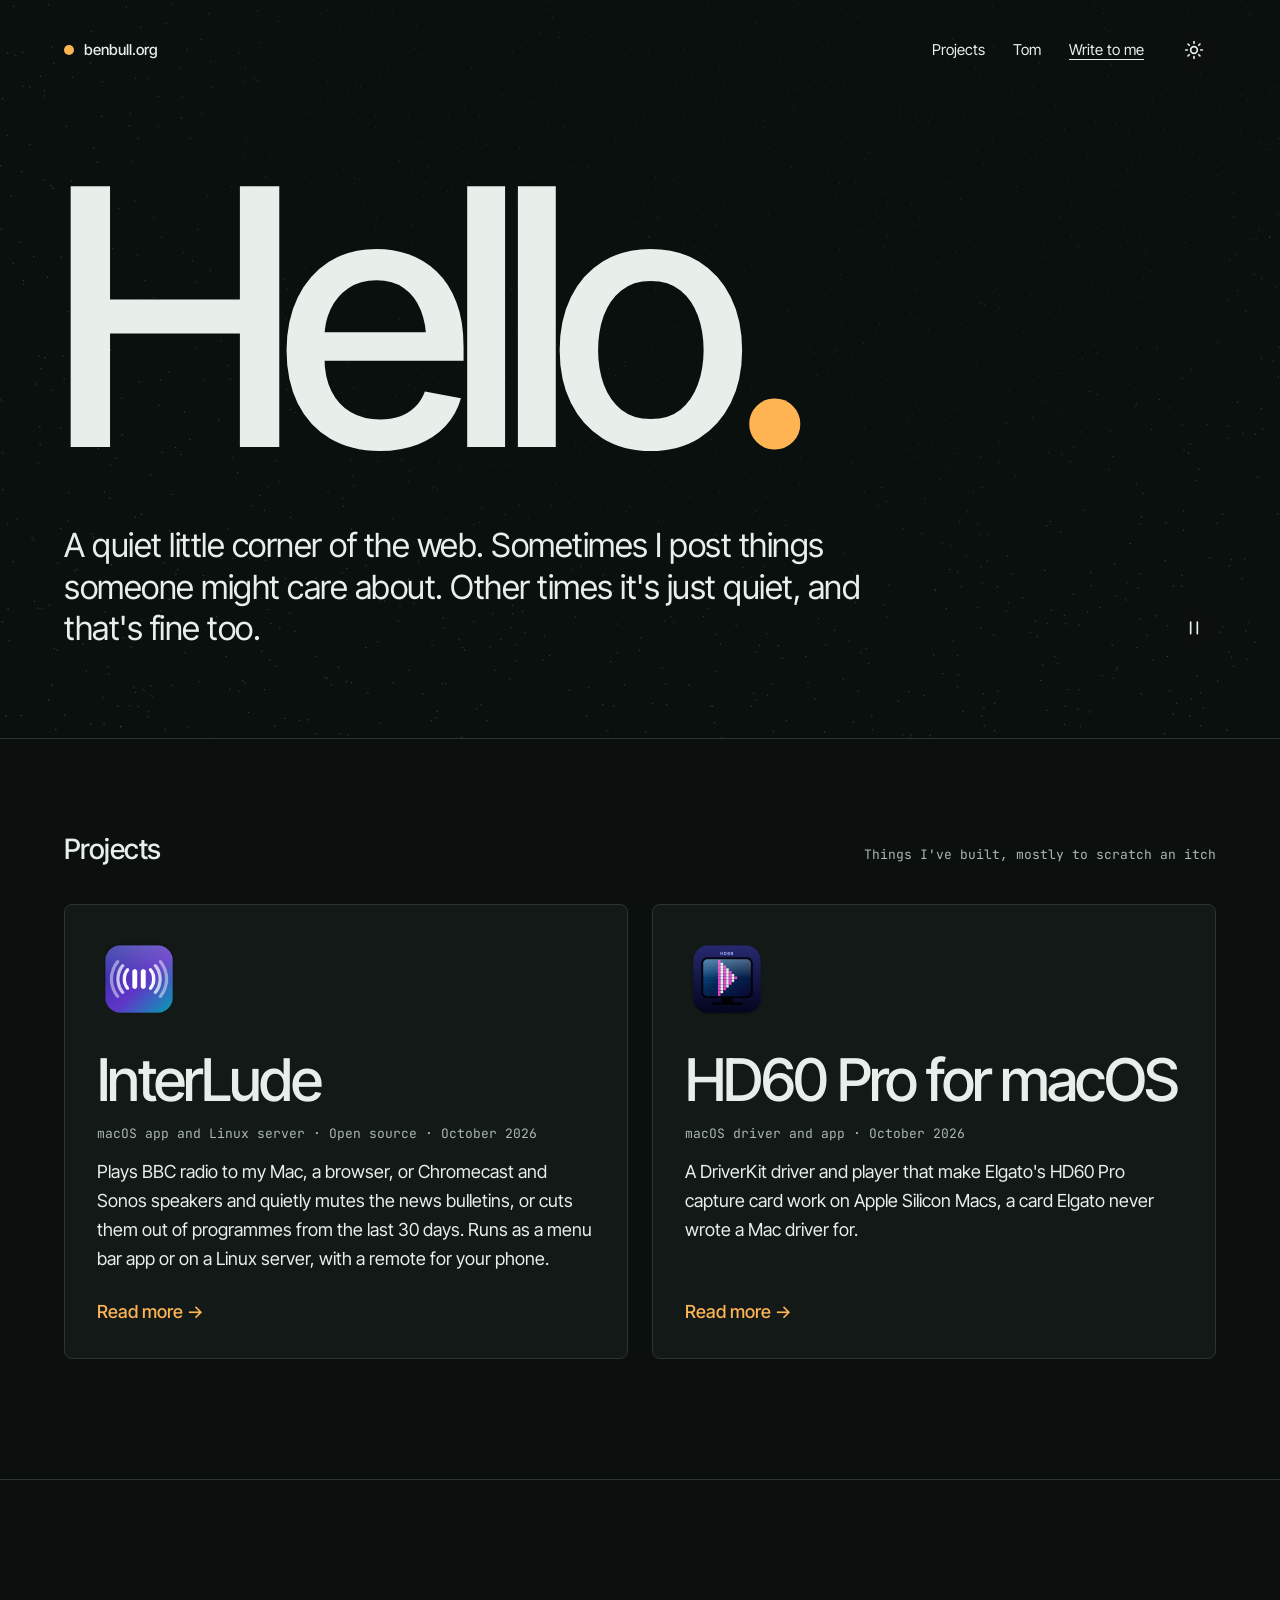
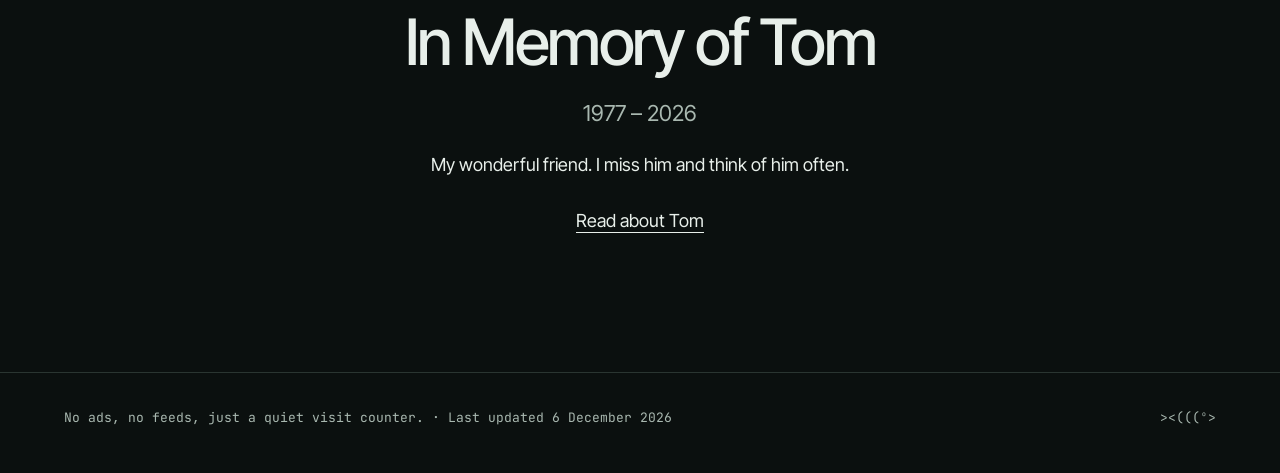
==== commit 90c3d5f2: "Make the light/dark and wind controls small icons The text pills were too big on a phone. Both are n" ====
--- a/index.html
+++ b/index.html
@@ -10,7 +10,7 @@
   <script>try { if (localStorage.getItem('theme') === 'light') document.documentElement.setAttribute('data-theme', 'light'); } catch (e) {}</script>
   <link rel="preconnect" href="https://fonts.googleapis.com">
   <link rel="preconnect" href="https://fonts.gstatic.com" crossorigin>
-  <link rel="stylesheet" href="styles.css?v=202611101200">
+  <link rel="stylesheet" href="styles.css?v=202611101800">
 </head>
 
 <body class="home">
@@ -23,7 +23,7 @@
       <div class="hero-foot">
         <p class="intro">A quiet little corner of the web. Sometimes I post things someone might care about. Other
           times it's just quiet, and that's fine too.</p>
-        <button type="button" class="pill wind-toggle" aria-pressed="false" hidden>Pause the wind</button>
+        <button type="button" class="icon-btn wind-toggle" aria-label="Pause the wind" hidden></button>
       </div>
     </section>
 
@@ -72,8 +72,8 @@
     </nav>
   </noscript>
 
-  <script src="js/nav.js?v=202611101200"></script>
-  <script src="js/wind.js?v=202611101200"></script>
+  <script src="js/nav.js?v=202611101800"></script>
+  <script src="js/wind.js?v=202611101800"></script>
 
   <!-- Default Statcounter code for Personal Site http://benbull.org -->
   <script type="text/javascript">
--- a/styles.css
+++ b/styles.css
@@ -128,6 +128,42 @@
   color: var(--bg);
 }
 
+/* A quiet icon button: the theme toggle and the wind button. The icon is small, the hit area is 44px,
+   and the solid background keeps the icon at full contrast when it sits over the wind */
+.icon-btn {
+  display: inline-flex;
+  align-items: center;
+  justify-content: center;
+  flex: none;
+  width: 2.75rem;
+  height: 2.75rem;
+  border: 0;
+  border-radius: 50%;
+  background: var(--bg);
+  color: var(--ink);
+  cursor: pointer;
+}
+
+.icon-btn:hover {
+  color: var(--accent);
+}
+
+.icon-btn svg {
+  display: block;
+  width: 1.25rem;
+  height: 1.25rem;
+  fill: none;
+  stroke: currentColor;
+  stroke-width: 2;
+  stroke-linecap: round;
+  stroke-linejoin: round;
+}
+
+/* Line the icon up with the text edge; the hit area still extends past it */
+.wind-toggle {
+  margin-left: -0.75rem;
+}
+
 /* Skip link, added first in the page by js/nav.js */
 
 .skip-link {
@@ -271,13 +307,6 @@
   font-size: clamp(1.375rem, 2.6vw, 2.375rem);
   line-height: 1.25;
   letter-spacing: -0.015em;
-}
-
-.wind-toggle {
-  flex: none;
-  padding: 0 1.125rem;
-  font-family: var(--mono);
-  font-size: 0.8125rem;
 }
 
 /* Projects: on the home page and projects.html */
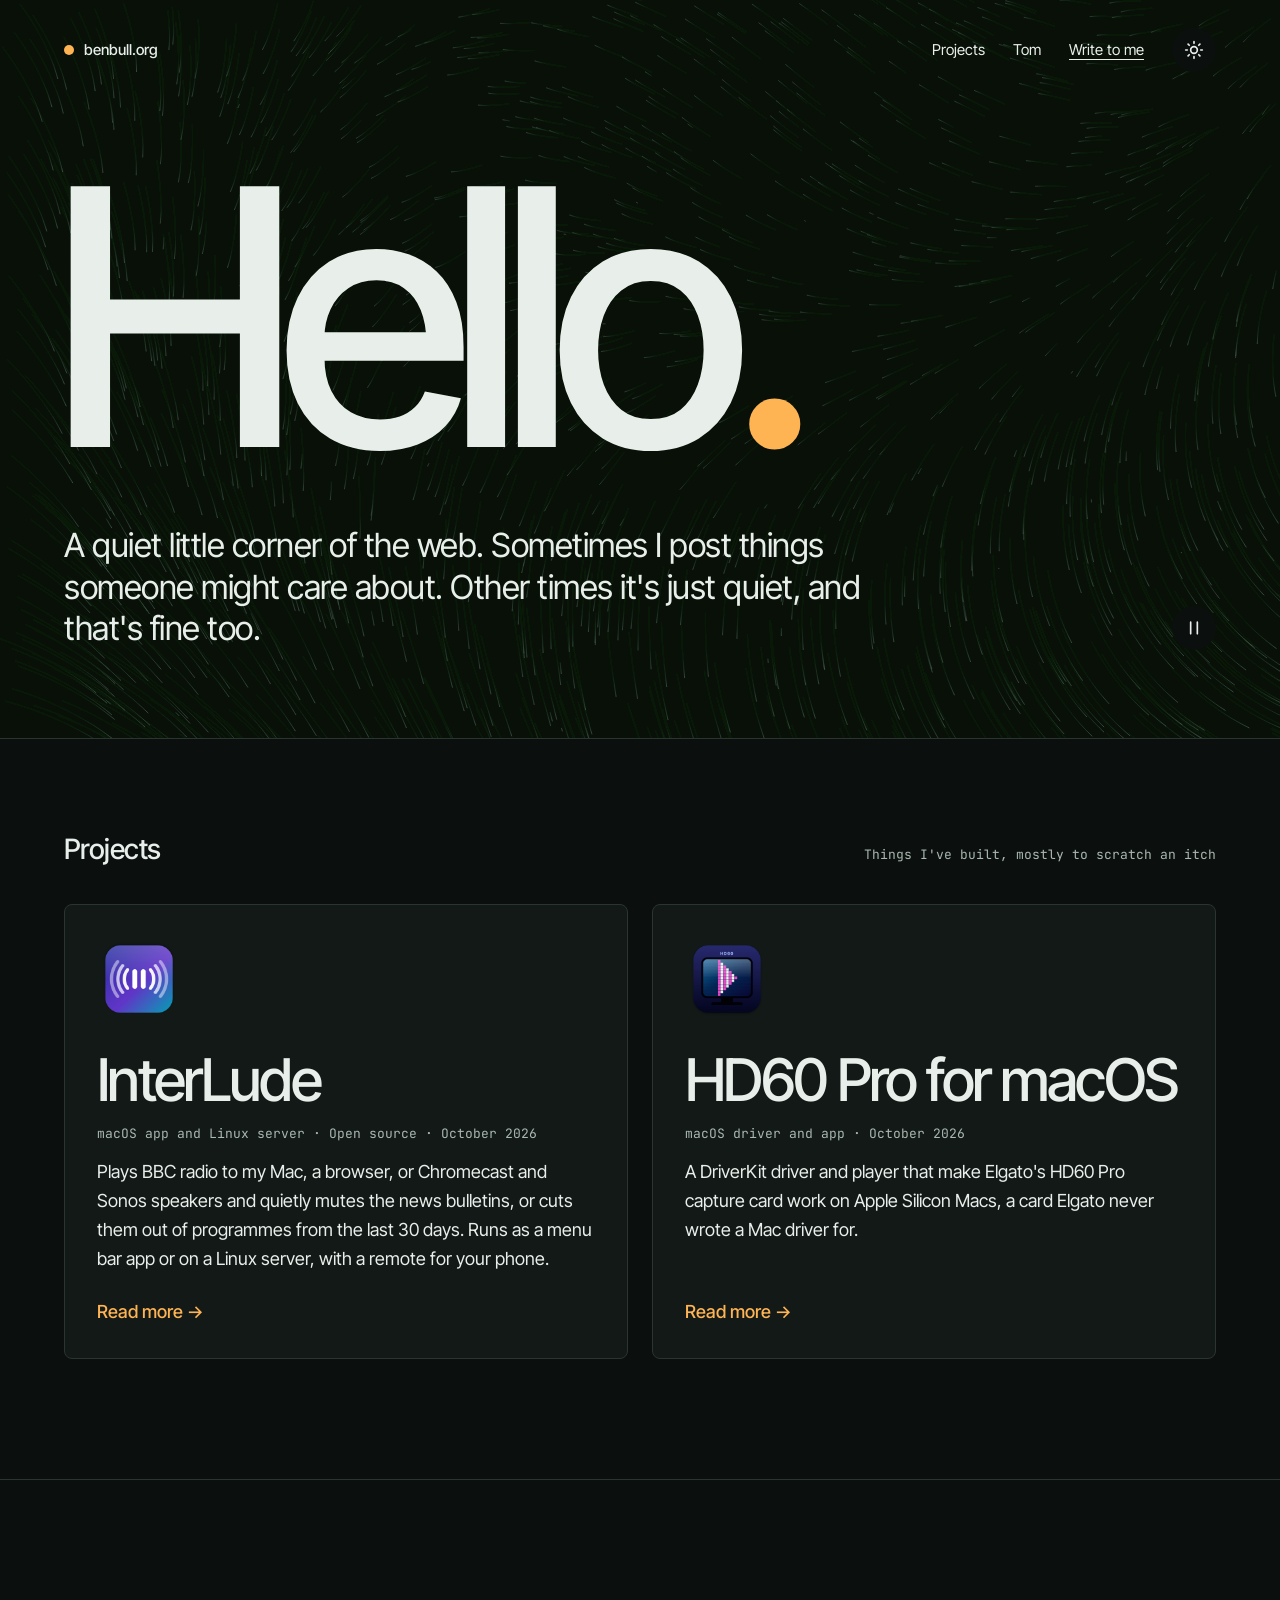
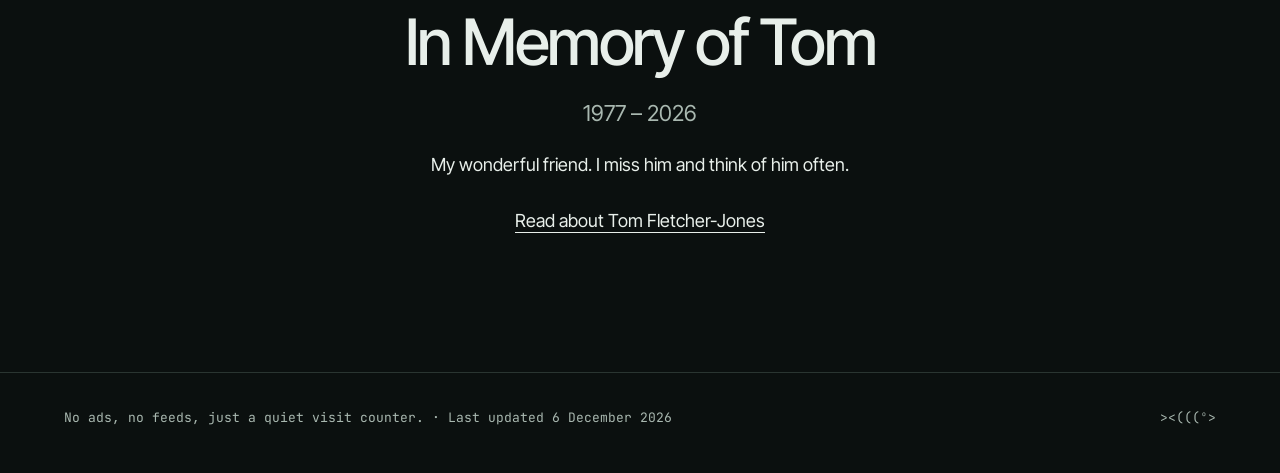
==== commit 5782721c: "Add the wind to the Projects page and help search engines find Tom's page The wind now runs behind w" ====
--- a/index.html
+++ b/index.html
@@ -10,7 +10,7 @@
   <script>try { if (localStorage.getItem('theme') === 'light') document.documentElement.setAttribute('data-theme', 'light'); } catch (e) {}</script>
   <link rel="preconnect" href="https://fonts.googleapis.com">
   <link rel="preconnect" href="https://fonts.gstatic.com" crossorigin>
-  <link rel="stylesheet" href="styles.css?v=202611101800">
+  <link rel="stylesheet" href="styles.css?v=202611191200">
 </head>
 
 <body class="home">
@@ -18,7 +18,7 @@
   <main id="main">
 
     <!-- js/wind.js draws the wind behind this and the header -->
-    <section class="hero" aria-labelledby="hello">
+    <section class="hero" aria-labelledby="hello" data-wind>
       <h1 id="hello" class="hello">Hello<span class="dot">.</span></h1>
       <div class="hero-foot">
         <p class="intro">A quiet little corner of the web. Sometimes I post things someone might care about. Other
@@ -58,7 +58,7 @@
       <h2 id="tom-title">In Memory of Tom</h2>
       <p class="years">1977 &ndash; 2026</p>
       <p>My wonderful friend. I miss him and think of him often.</p>
-      <a href="tribute.html">Read about Tom</a>
+      <a href="tribute.html">Read about Tom Fletcher-Jones</a>
     </section>
 
   </main>
@@ -73,7 +73,7 @@
   </noscript>
 
   <script src="js/nav.js?v=202611101800"></script>
-  <script src="js/wind.js?v=202611101800"></script>
+  <script src="js/wind.js?v=202611191200"></script>
 
   <!-- Default Statcounter code for Personal Site http://benbull.org -->
   <script type="text/javascript">
--- a/styles.css
+++ b/styles.css
@@ -443,6 +443,16 @@
   letter-spacing: -0.015em;
 }
 
+.page-head .hero-foot {
+  margin-top: 2.25rem;
+}
+
+.page-head .hero-foot .tagline {
+  flex: 0 1 25em;
+  min-width: 0;
+  margin-top: 0;
+}
+
 .page-head .label {
   margin-top: 0.875rem;
 }
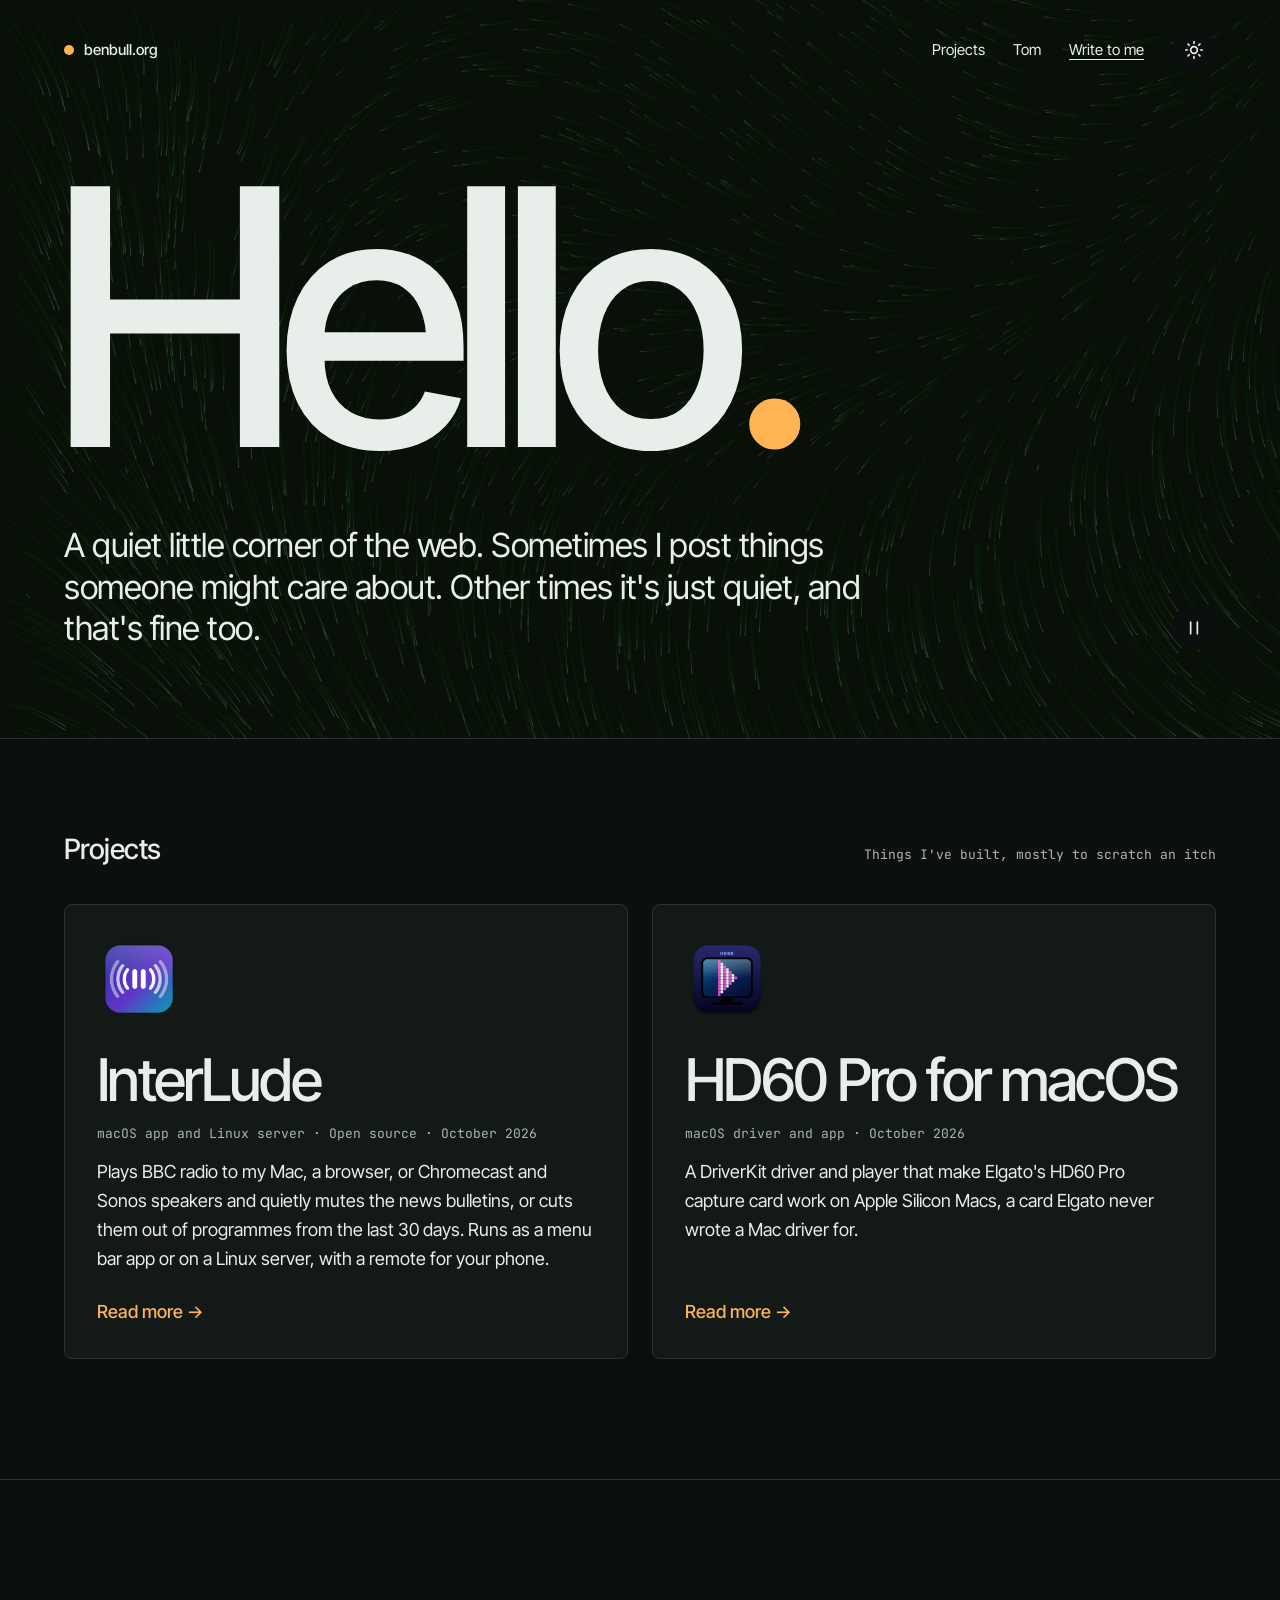
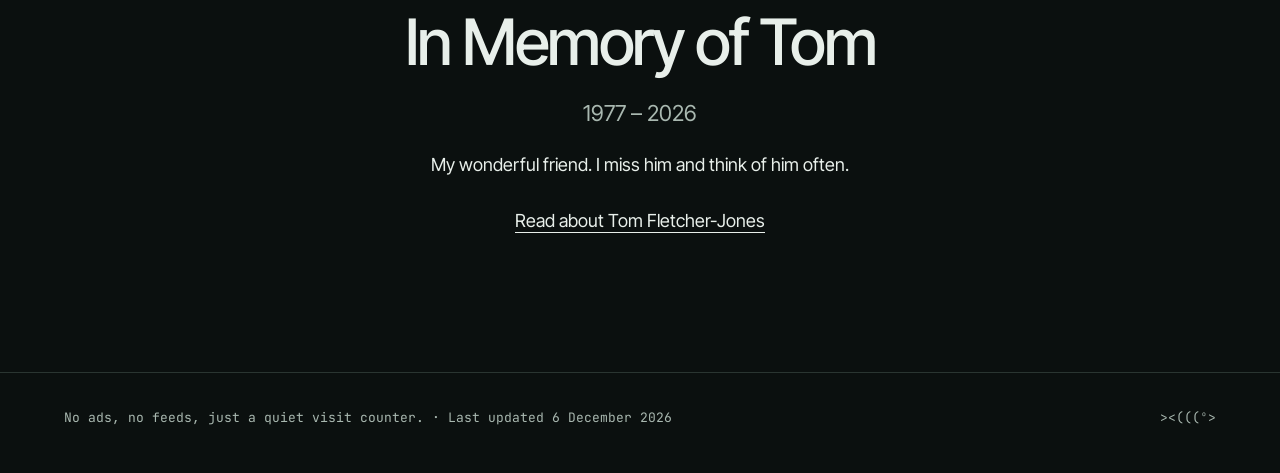
==== commit 3190fe2a: "Add the Google Search Console verification tag" ====
--- a/index.html
+++ b/index.html
@@ -7,6 +7,7 @@
   <title>¸.·´¯`·.´¯`·.¸¸.·´¯`·.¸><(((º>
   </title>
   <meta name="description" content="A minimalist digital presence and temporary holding space.">
+  <meta name="google-site-verification" content="vtEmCHS9RW9cWHy-flenRlvzxJgarcauJyfWexyMUlA">
   <script>try { if (localStorage.getItem('theme') === 'light') document.documentElement.setAttribute('data-theme', 'light'); } catch (e) {}</script>
   <link rel="preconnect" href="https://fonts.googleapis.com">
   <link rel="preconnect" href="https://fonts.gstatic.com" crossorigin>
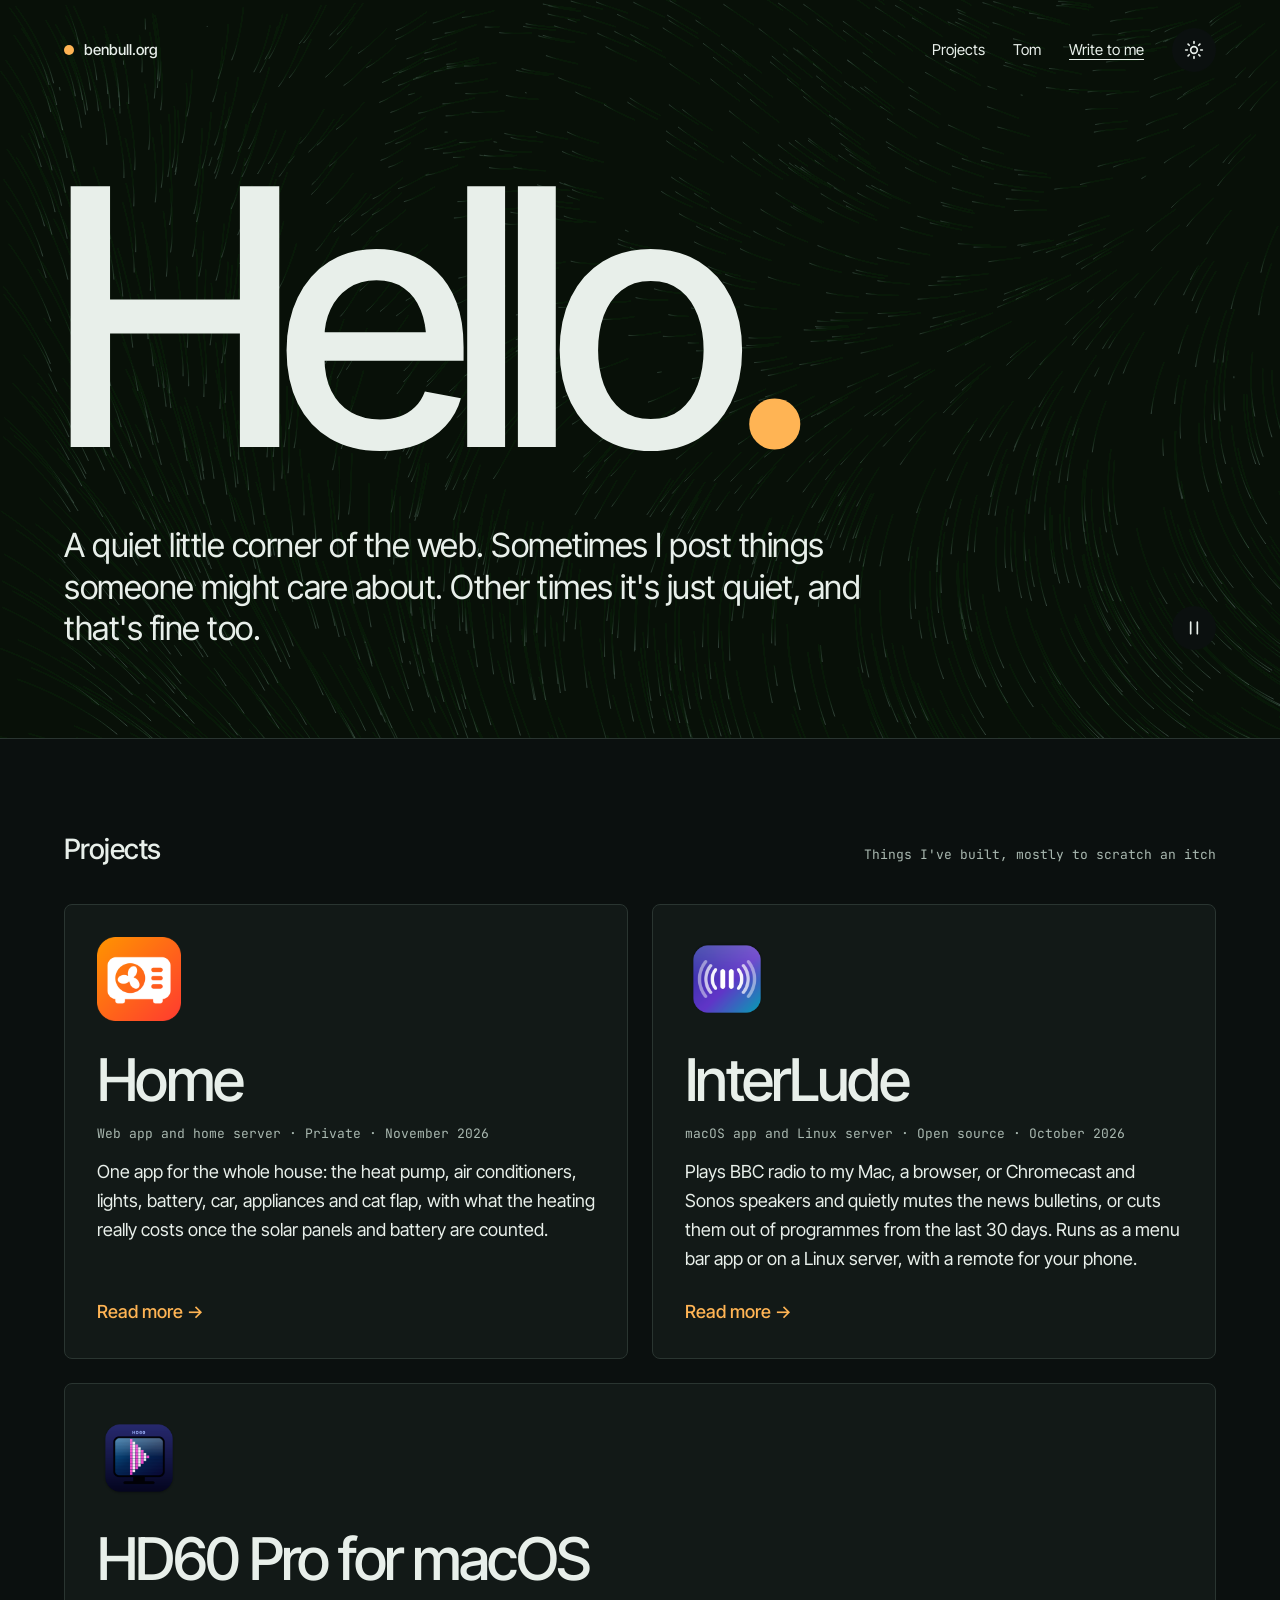
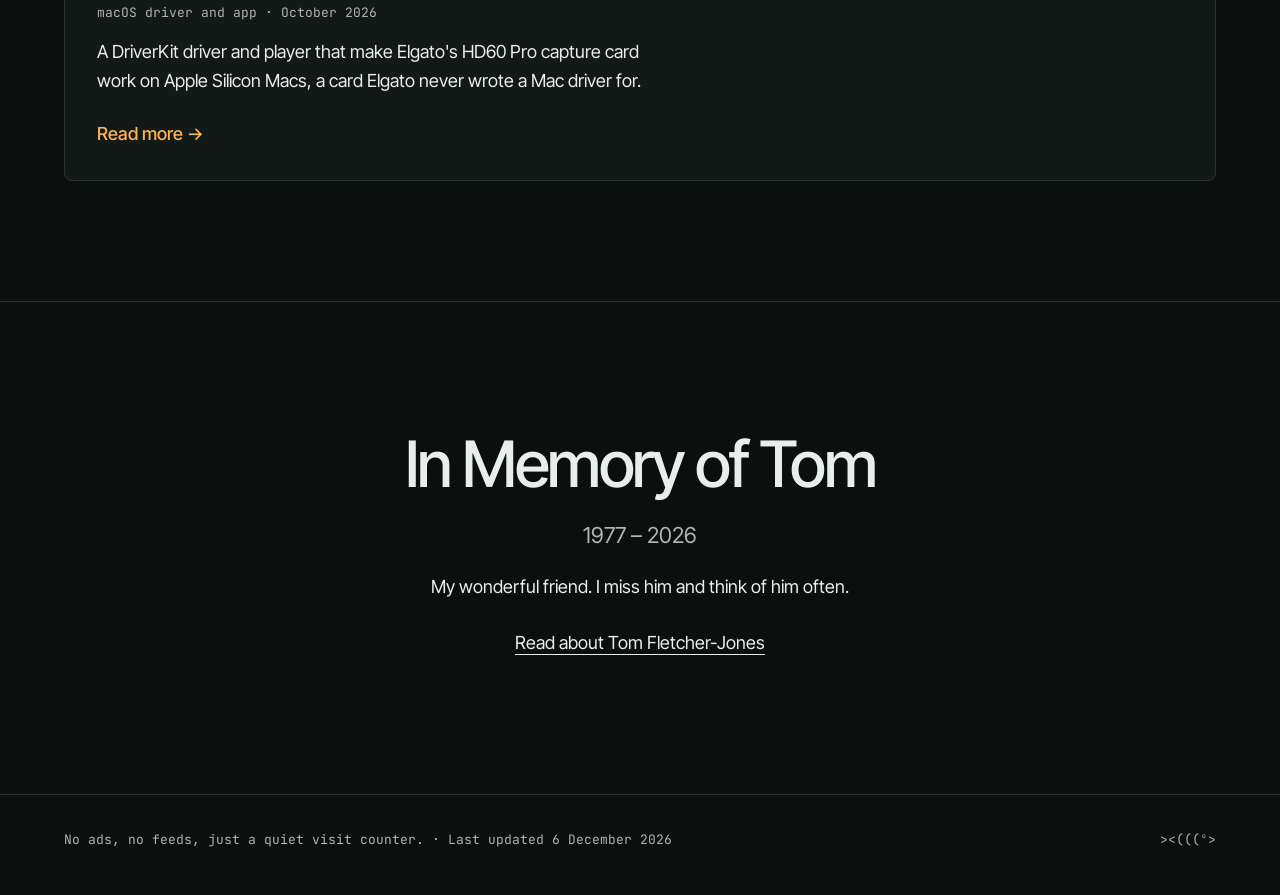
==== commit b32ea0f1: "Add a project page for Home, the app for the house home.html describes the heat pump and house app, " ====
--- a/index.html
+++ b/index.html
@@ -35,6 +35,14 @@
       </div>
 
       <div class="cards">
+
+        <a class="card" href="home.html">
+          <img class="card-icon" src="images/home-icon.png" alt="" width="84" height="84">
+          <h3 class="card-title">Home</h3>
+          <p class="label">Web app and home server &middot; Private &middot; November 2026</p>
+          <p class="card-text">One app for the whole house: the heat pump, air conditioners, lights, battery, car, appliances and cat flap, with what the heating really costs once the solar panels and battery are counted.</p>
+          <span class="card-more">Read more &rarr;</span>
+        </a>
 
         <a class="card" href="interlude.html">
           <img class="card-icon" src="images/interlude-icon.png" alt="" width="84" height="84">
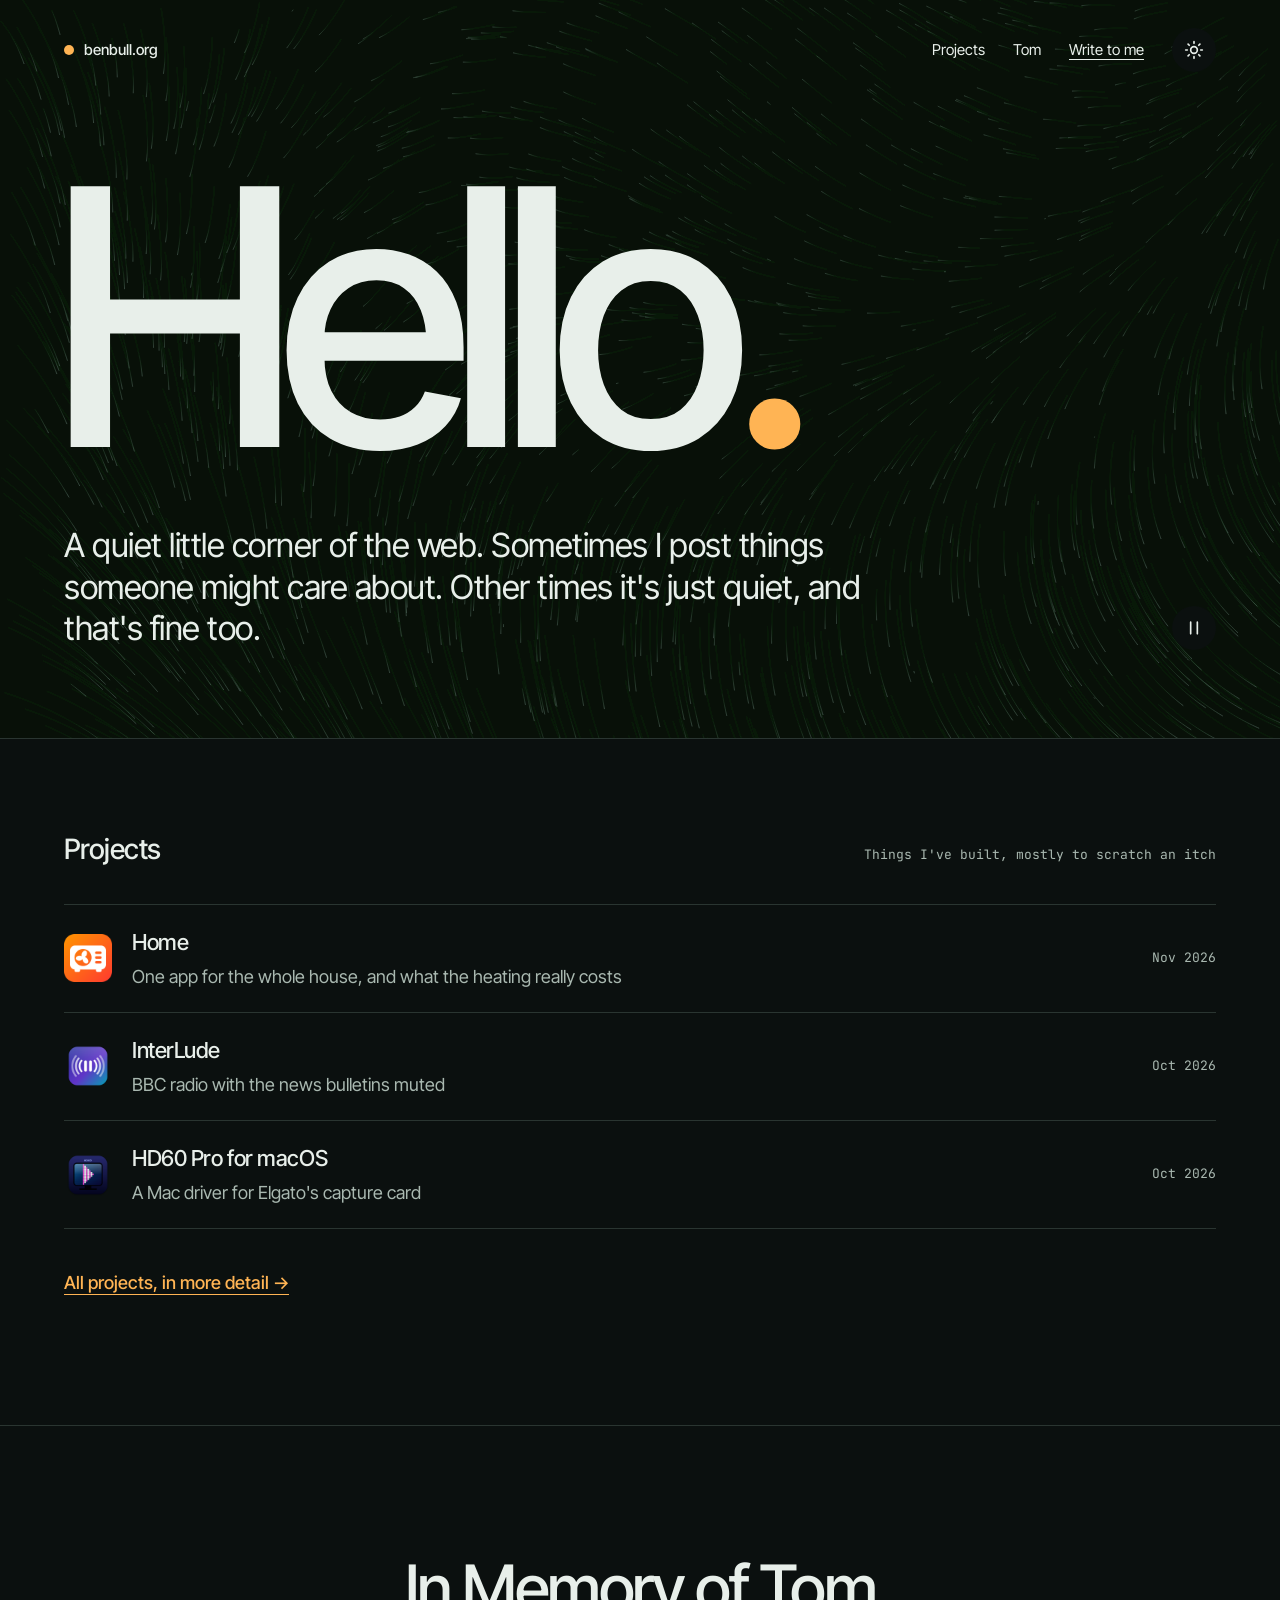
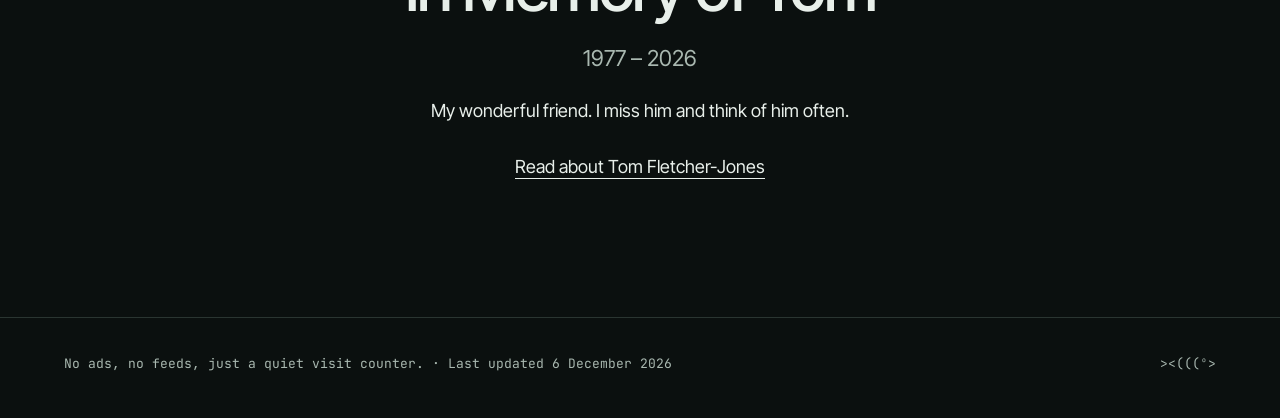
==== commit 9b4068a5: "Show projects as a short list on the home page The full cards now live only on projects.html. The ho" ====
--- a/index.html
+++ b/index.html
@@ -11,7 +11,7 @@
   <script>try { if (localStorage.getItem('theme') === 'light') document.documentElement.setAttribute('data-theme', 'light'); } catch (e) {}</script>
   <link rel="preconnect" href="https://fonts.googleapis.com">
   <link rel="preconnect" href="https://fonts.gstatic.com" crossorigin>
-  <link rel="stylesheet" href="styles.css?v=202611191200">
+  <link rel="stylesheet" href="styles.css?v=202611192000">
 </head>
 
 <body class="home">
@@ -34,33 +34,31 @@
         <p class="label">Things I've built, mostly to scratch an itch</p>
       </div>
 
-      <div class="cards">
+      <ul class="project-list">
+        <li>
+          <a href="home.html">
+            <img src="images/home-icon.png" alt="" width="48" height="48">
+            <span class="pl-text"><span class="pl-name">Home</span><span class="pl-what">One app for the whole house, and what the heating really costs</span></span>
+            <span class="label pl-date">Nov 2026</span>
+          </a>
+        </li>
+        <li>
+          <a href="interlude.html">
+            <img src="images/interlude-icon.png" alt="" width="48" height="48">
+            <span class="pl-text"><span class="pl-name">InterLude</span><span class="pl-what">BBC radio with the news bulletins muted</span></span>
+            <span class="label pl-date">Oct 2026</span>
+          </a>
+        </li>
+        <li>
+          <a href="hd60.html">
+            <img src="images/hd60-player-icon.png" alt="" width="48" height="48">
+            <span class="pl-text"><span class="pl-name">HD60 Pro for macOS</span><span class="pl-what">A Mac driver for Elgato's capture card</span></span>
+            <span class="label pl-date">Oct 2026</span>
+          </a>
+        </li>
+      </ul>
 
-        <a class="card" href="home.html">
-          <img class="card-icon" src="images/home-icon.png" alt="" width="84" height="84">
-          <h3 class="card-title">Home</h3>
-          <p class="label">Web app and home server &middot; Private &middot; November 2026</p>
-          <p class="card-text">One app for the whole house: the heat pump, air conditioners, lights, battery, car, appliances and cat flap, with what the heating really costs once the solar panels and battery are counted.</p>
-          <span class="card-more">Read more &rarr;</span>
-        </a>
-
-        <a class="card" href="interlude.html">
-          <img class="card-icon" src="images/interlude-icon.png" alt="" width="84" height="84">
-          <h3 class="card-title">InterLude</h3>
-          <p class="label">macOS app and Linux server &middot; Open source &middot; October 2026</p>
-          <p class="card-text">Plays BBC radio to my Mac, a browser, or Chromecast and Sonos speakers and quietly mutes the news bulletins, or cuts them out of programmes from the last 30 days. Runs as a menu bar app or on a Linux server, with a remote for your phone.</p>
-          <span class="card-more">Read more &rarr;</span>
-        </a>
-
-        <a class="card" href="hd60.html">
-          <img class="card-icon" src="images/hd60-player-icon.png" alt="" width="84" height="84">
-          <h3 class="card-title">HD60 Pro for macOS</h3>
-          <p class="label">macOS driver and app &middot; October 2026</p>
-          <p class="card-text">A DriverKit driver and player that make Elgato's HD60 Pro capture card work on Apple Silicon Macs, a card Elgato never wrote a Mac driver for.</p>
-          <span class="card-more">Read more &rarr;</span>
-        </a>
-
-      </div>
+      <p class="all-projects"><a href="projects.html">All projects, in more detail &rarr;</a></p>
     </section>
 
     <section class="tom-note" aria-labelledby="tom-title">
@@ -81,7 +79,7 @@
     </nav>
   </noscript>
 
-  <script src="js/nav.js?v=202611101800"></script>
+  <script src="js/nav.js?v=202611192000"></script>
   <script src="js/wind.js?v=202611191200"></script>
 
   <!-- Default Statcounter code for Personal Site http://benbull.org -->
--- a/styles.css
+++ b/styles.css
@@ -387,6 +387,85 @@
   text-underline-offset: 4px;
 }
 
+/* The home page's short list of projects; projects.html has the full cards */
+
+.project-list {
+  margin: 0;
+  padding: 0;
+  list-style: none;
+  border-bottom: 1px solid var(--line);
+}
+
+.project-list li {
+  border-top: 1px solid var(--line);
+}
+
+.project-list a {
+  display: flex;
+  align-items: center;
+  gap: 1.25rem;
+  padding: 1.25rem 0;
+  color: var(--ink);
+  text-decoration: none;
+}
+
+.project-list img {
+  flex: none;
+  width: 3rem;
+  height: 3rem;
+}
+
+.pl-text {
+  display: flex;
+  flex: 1;
+  flex-direction: column;
+  gap: 0.2rem;
+  min-width: 0;
+}
+
+.pl-name {
+  font-size: 1.375rem;
+  font-weight: 500;
+  letter-spacing: -0.02em;
+  transition: color 0.2s ease;
+}
+
+.pl-what {
+  color: var(--muted);
+}
+
+.pl-date {
+  flex: none;
+  white-space: nowrap;
+}
+
+.project-list a:hover .pl-name,
+.project-list a:focus-visible .pl-name {
+  color: var(--accent);
+}
+
+.all-projects {
+  margin-top: 2rem;
+}
+
+.all-projects a {
+  display: inline-flex;
+  align-items: center;
+  min-height: 2.75rem;
+  font-weight: 500;
+  color: var(--accent);
+}
+
+@media (max-width: 600px) {
+  .project-list a {
+    align-items: flex-start;
+  }
+
+  .pl-date {
+    display: none;
+  }
+}
+
 /* A quiet note about Tom, at the foot of the home page */
 
 .tom-note {
